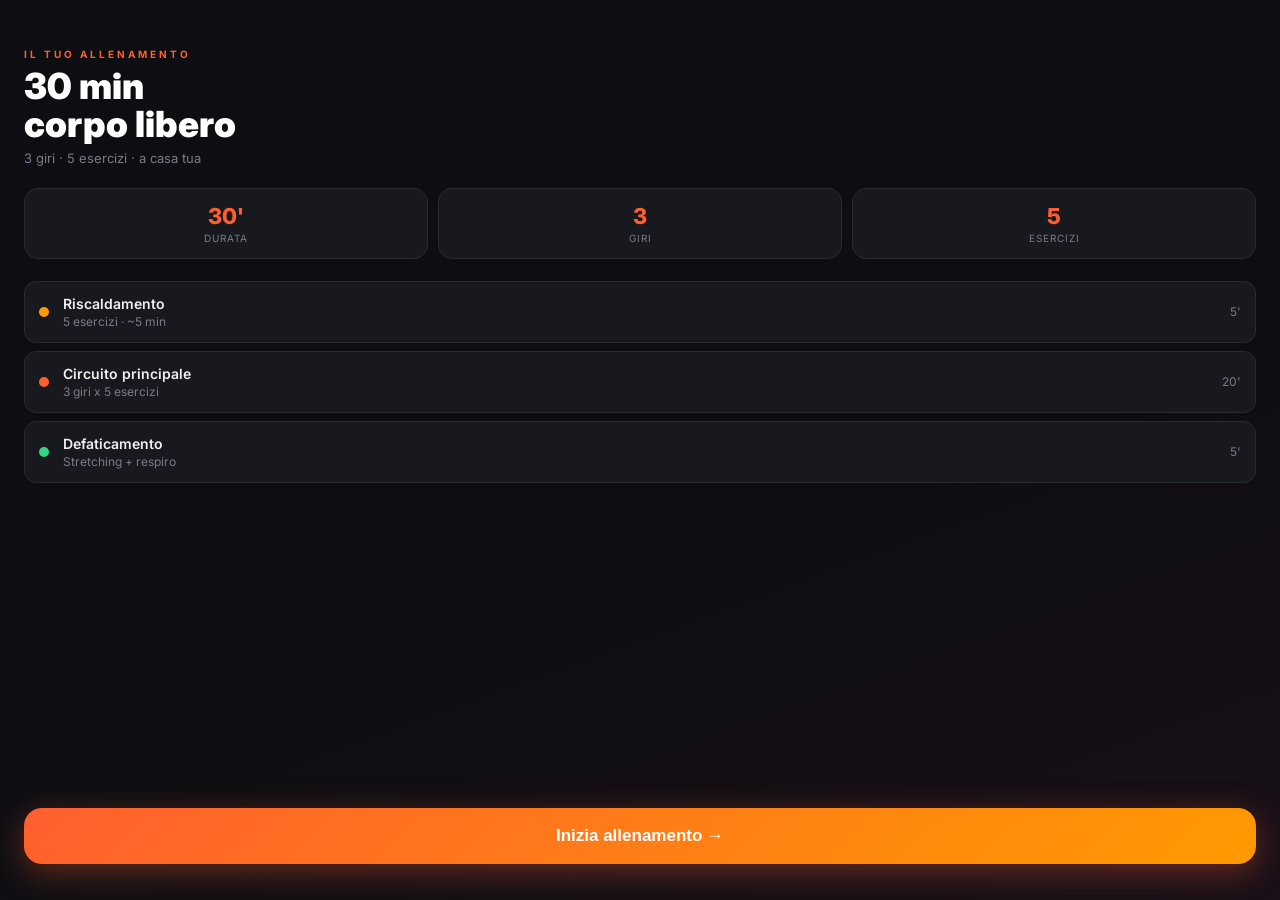
==== personal_home_workout.html @ 099ebe12 "Add files via upload" ====
<!DOCTYPE html>
<html lang="it">
<head>
<meta charset="UTF-8">
<meta name="viewport" content="width=device-width, initial-scale=1.0, viewport-fit=cover">
<meta name="apple-mobile-web-app-capable" content="yes">
<meta name="apple-mobile-web-app-status-bar-style" content="black-translucent">
<meta name="apple-mobile-web-app-title" content="Allenamento">
<meta name="theme-color" content="#0e0e12">
<title>Allenamento 30 min</title>
<link rel="preconnect" href="https://fonts.googleapis.com">
<link href="https://fonts.googleapis.com/css2?family=Inter:wght@400;600;700;900&display=swap" rel="stylesheet">
<style>
*,*::before,*::after{box-sizing:border-box;margin:0;padding:0}
:root{
  --bg:#0e0e12;--surface:#18181f;--border:#2a2a35;
  --accent:#ff5f2e;--accent2:#ff9a00;--text:#f0f0f0;
  --muted:#7a7a8a;--success:#32d583;--rest:#4e9fff;
}
html,body{
  height:100%;background:var(--bg);color:var(--text);
  font-family:'Inter',system-ui,-apple-system,sans-serif;
  -webkit-tap-highlight-color:transparent;
  overflow:hidden;user-select:none;
}
.screen{display:none;flex-direction:column;height:100dvh;height:100vh}
.screen.active{display:flex}
#home{padding:48px 24px 36px;justify-content:space-between;background:linear-gradient(160deg,#0e0e12 60%,#1a1018)}
.home-label{font-size:10px;letter-spacing:3px;text-transform:uppercase;color:var(--accent);font-weight:700;margin-bottom:8px}
.home-title{font-size:36px;font-weight:900;line-height:1.05;background:linear-gradient(90deg,#fff 40%,#ff5f2e);-webkit-background-clip:text;-webkit-text-fill-color:transparent}
.home-sub{margin-top:6px;font-size:13px;color:var(--muted)}
.stats{display:grid;grid-template-columns:repeat(3,1fr);gap:10px;margin:22px 0}
.stat{background:var(--surface);border:1px solid var(--border);border-radius:14px;padding:14px 8px;text-align:center}
.stat-val{font-size:22px;font-weight:800;color:var(--accent)}
.stat-lbl{font-size:10px;color:var(--muted);margin-top:3px;text-transform:uppercase;letter-spacing:1px}
.phase-item{display:flex;align-items:center;gap:14px;background:var(--surface);border:1px solid var(--border);border-radius:12px;padding:13px 14px;margin-bottom:8px}
.phase-dot{width:10px;height:10px;border-radius:50%;flex-shrink:0}
.phase-name{font-size:14px;font-weight:600}
.phase-sub{font-size:12px;color:var(--muted);margin-top:2px}
.phase-dur{margin-left:auto;font-size:12px;color:var(--muted)}
.start-btn{margin-top:20px;background:linear-gradient(135deg,var(--accent),var(--accent2));color:#fff;border:none;border-radius:18px;font-size:17px;font-weight:800;padding:18px;width:100%;cursor:pointer;box-shadow:0 8px 32px rgba(255,95,46,.35)}
#workout{position:relative;background:var(--bg)}
.w-header{padding:48px 20px 14px;background:var(--surface);border-bottom:1px solid var(--border)}
.progress-wrap{height:4px;background:var(--border);border-radius:2px;overflow:hidden;margin-bottom:12px}
.progress-fill{height:100%;border-radius:2px;background:linear-gradient(90deg,var(--accent),var(--accent2));transition:width 1s linear}
.w-meta{display:flex;justify-content:space-between;align-items:center}
.phase-label{font-size:10px;letter-spacing:3px;text-transform:uppercase;font-weight:700}
.step-info{font-size:12px;color:var(--muted)}
.timer-section{flex:1;display:flex;flex-direction:column;align-items:center;justify-content:center;padding:0 24px;gap:10px}
.ring-wrap{position:relative;width:190px;height:190px}
.ring-svg{width:100%;height:100%;transform:rotate(-90deg)}
.ring-bg{fill:none;stroke:var(--border);stroke-width:8}
.ring-fg{fill:none;stroke-width:8;stroke-linecap:round;transition:stroke-dashoffset 1s linear,stroke .4s}
.ring-center{position:absolute;inset:0;display:flex;flex-direction:column;align-items:center;justify-content:center}
.timer-digits{font-size:52px;font-weight:900;line-height:1;letter-spacing:-2px}
.timer-unit{font-size:10px;color:var(--muted);letter-spacing:2px;margin-top:2px}
.set-dots{display:flex;gap:8px;min-height:16px;align-items:center}
.set-dot{width:8px;height:8px;border-radius:50%;background:var(--border);transition:background .3s}
.ex-name{font-size:24px;font-weight:800;text-align:center;line-height:1.2}
.ex-detail{font-size:14px;color:var(--muted);text-align:center}
.ex-tip{background:var(--surface);border:1px solid var(--border);border-radius:12px;padding:12px 16px;font-size:13px;color:var(--muted);text-align:center;line-height:1.5;width:100%}
.controls{display:flex;gap:12px;padding:16px 20px calc(16px + env(safe-area-inset-bottom,0px));background:var(--surface);border-top:1px solid var(--border)}
.ctrl{flex:1;border:none;border-radius:14px;font-size:15px;font-weight:700;padding:15px;cursor:pointer;font-family:inherit}
.ctrl-stop{background:transparent;border:1px solid var(--border)!important;color:var(--muted);flex:0 0 52px}
.ctrl-pause{background:var(--border);color:var(--text)}
.ctrl-skip{background:linear-gradient(135deg,var(--accent),var(--accent2));color:#fff}
#done{align-items:center;justify-content:center;padding:40px 24px;gap:18px;background:radial-gradient(ellipse at 50% 30%,#1a1018,#0e0e12)}
.done-icon{font-size:72px}
.done-title{font-size:32px;font-weight:900;text-align:center;background:linear-gradient(90deg,#fff 30%,var(--success));-webkit-background-clip:text;-webkit-text-fill-color:transparent}
.done-sub{font-size:14px;color:var(--muted);text-align:center;line-height:1.6}
.done-stats{display:grid;grid-template-columns:1fr 1fr;gap:12px;width:100%}
.done-stat{background:var(--surface);border:1px solid var(--border);border-radius:14px;padding:18px;text-align:center}
.done-stat-val{font-size:28px;font-weight:900;color:var(--success)}
.done-stat-lbl{font-size:11px;color:var(--muted);margin-top:4px;text-transform:uppercase;letter-spacing:1px}
.restart-btn{background:linear-gradient(135deg,var(--accent),var(--accent2));color:#fff;border:none;border-radius:18px;font-size:16px;font-weight:800;padding:18px;width:100%;cursor:pointer;font-family:inherit}
</style>
</head>
<body>
<div id="home" class="screen active">
  <div>
    <div class="home-label">Il tuo allenamento</div>
    <div class="home-title">30 min<br>corpo libero</div>
    <div class="home-sub">3 giri · 5 esercizi · a casa tua</div>
    <div class="stats">
      <div class="stat"><div class="stat-val">30'</div><div class="stat-lbl">Durata</div></div>
      <div class="stat"><div class="stat-val">3</div><div class="stat-lbl">Giri</div></div>
      <div class="stat"><div class="stat-val">5</div><div class="stat-lbl">Esercizi</div></div>
    </div>
    <div class="phase-item">
      <div class="phase-dot" style="background:var(--accent2)"></div>
      <div><div class="phase-name">Riscaldamento</div><div class="phase-sub">5 esercizi · ~5 min</div></div>
      <div class="phase-dur">5'</div>
    </div>
    <div class="phase-item">
      <div class="phase-dot" style="background:var(--accent)"></div>
      <div><div class="phase-name">Circuito principale</div><div class="phase-sub">3 giri x 5 esercizi</div></div>
      <div class="phase-dur">20'</div>
    </div>
    <div class="phase-item">
      <div class="phase-dot" style="background:var(--success)"></div>
      <div><div class="phase-name">Defaticamento</div><div class="phase-sub">Stretching + respiro</div></div>
      <div class="phase-dur">5'</div>
    </div>
  </div>
  <button class="start-btn" onclick="startWorkout()">Inizia allenamento &rarr;</button>
</div>

<div id="workout" class="screen">
  <div class="w-header">
    <div class="progress-wrap"><div class="progress-fill" id="progressFill" style="width:0%"></div></div>
    <div class="w-meta">
      <div class="phase-label" id="phaseLabel">-</div>
      <div class="step-info" id="stepInfo">-</div>
    </div>
  </div>
  <div class="timer-section">
    <div class="ring-wrap">
      <svg class="ring-svg" viewBox="0 0 190 190">
        <circle class="ring-bg" cx="95" cy="95" r="85"/>
        <circle class="ring-fg" id="ringFg" cx="95" cy="95" r="85" stroke="#ff5f2e" stroke-dasharray="534" stroke-dashoffset="0"/>
      </svg>
      <div class="ring-center">
        <div class="timer-digits" id="timerDigits">00</div>
        <div class="timer-unit" id="timerUnit">SEC</div>
      </div>
    </div>
    <div class="set-dots" id="setDots"></div>
    <div class="ex-name" id="exName">-</div>
    <div class="ex-detail" id="exDetail">-</div>
    <div class="ex-tip" id="exTip">-</div>
  </div>
  <div class="controls">
    <button class="ctrl ctrl-stop" id="stopBtn" onclick="stopWorkout()">X</button>
    <button class="ctrl ctrl-pause" id="pauseBtn" onclick="togglePause()">Pausa</button>
    <button class="ctrl ctrl-skip" onclick="skipStep()">Avanti &rarr;</button>
  </div>
</div>

<div id="done" class="screen">
  <div class="done-icon">&#127942;</div>
  <div class="done-title">Ottimo lavoro!</div>
  <div class="done-sub">Hai completato il tuo allenamento.<br>Il corpo ha gia iniziato a rispondere.</div>
  <div class="done-stats">
    <div class="done-stat"><div class="done-stat-val">30</div><div class="done-stat-lbl">Minuti</div></div>
    <div class="done-stat"><div class="done-stat-val">3</div><div class="done-stat-lbl">Giri</div></div>
    <div class="done-stat"><div class="done-stat-val">15</div><div class="done-stat-lbl">Serie</div></div>
    <div class="done-stat"><div class="done-stat-val">~120</div><div class="done-stat-lbl">Ripetizioni</div></div>
  </div>
  <button class="restart-btn" onclick="showScreen('home')">&larr; Torna alla home</button>
</div>

<script>
const CIRC = 2 * Math.PI * 85;
const WARMUP = [
  {name:"Marcia sul posto",detail:"Solleva le ginocchia con ritmo costante",tip:"Respira lentamente, entra in temperatura",icon:"",secs:60},
  {name:"Rotazioni spalle + collo",detail:"Ampi cerchi lenti, poi il collo",tip:"Non forzare il collo, movimenti morbidi",icon:"",secs:60},
  {name:"Leg swing",detail:"Tieniti a un muro, oscilla ogni gamba",tip:"La gamba rimane rilassata, non rigida",icon:"",secs:60},
  {name:"Squat lentissimi",detail:"3 sec giu, 1 sec su - peso sui talloni",tip:"Ginocchia non oltre la punta dei piedi",icon:"",secs:60},
  {name:"Jumping jack leggeri",detail:"Ritmo basso, atterraggi morbidi",tip:"Se le ginocchia protestano, marcia sul posto",icon:"",secs:60},
];
const CIRCUIT = [
  {name:"Squat",detail:"3x12 - 3 sec giu, 1 sec su",tip:"Talloni sempre a terra, schiena dritta",icon:"",secs:50},
  {name:"Push-up",detail:"3x10 - anche sulle ginocchia va benissimo",tip:"Corpo rigido come un asse, no butt-up",icon:"",secs:45},
  {name:"Affondi alternati",detail:"3x10 per gamba - passo ampio",tip:"Il ginocchio posteriore sfiora il pavimento",icon:"",secs:55},
  {name:"Plank",detail:"3x25 sec - core attivato",tip:"Glutei stretti, non trattenere il respiro",icon:"",secs:25},
  {name:"Glute bridge",detail:"3x15 - 1 sec in alto, lento giu",tip:"Spingi con i talloni, non con la schiena",icon:"",secs:50},
];
const REST_EX = {name:"Riposo",detail:"Respira e recupera",tip:"Bevi un sorso d acqua se vuoi",icon:"",secs:20,isRest:true};
const REST_ROUND = {name:"Riposo tra i giri",detail:"Recupero completo",tip:"Scuoti braccia e gambe, respira profondo",icon:"",secs:75,isRest:true};
const COOLDOWN = [
  {name:"Stretching quadricipiti",detail:"30 sec per gamba - tieniti a un muro",tip:"Tira il piede verso il gluteo lentamente",icon:"",secs:65},
  {name:"Stretching polpacci",detail:"30 sec per gamba - passo indietro",tip:"Tallone posteriore a terra, schiena dritta",icon:"",secs:65},
  {name:"Stretching petto",detail:"Apri le braccia, tieniti a una porta",tip:"Senti lo stretching davanti alle spalle",icon:"",secs:40},
  {name:"Stretching spalle",detail:"Porta un braccio sul petto, 20 sec per lato",tip:"Mantieni le spalle abbassate",icon:"",secs:45},
  {name:"Respirazione profonda",detail:"5 respiri lenti: 4 sec in - 6 sec fuori",tip:"Hai finito. Ottimo lavoro!",icon:"",secs:40},
];

function modeColor(m){return m==="warmup"?"#ff9a00":m==="work"?"#ff5f2e":m==="rest"?"#4e9fff":"#32d583";}

function buildSteps(){
  const s=[];
  WARMUP.forEach((ex,i)=>{
    s.push({...ex,phase:"RISCALDAMENTO",mode:"warmup"});
    if(i<WARMUP.length-1)s.push({...REST_EX,phase:"RISCALDAMENTO",mode:"warmup"});
  });
  for(let r=0;r<3;r++){
    CIRCUIT.forEach((ex,i)=>{
      s.push({...ex,phase:"GIRO "+(r+1)+" / 3",mode:"work",round:r});
      if(i<CIRCUIT.length-1)s.push({...REST_EX,phase:"GIRO "+(r+1)+" / 3",mode:"work"});
    });
    if(r<2)s.push({...REST_ROUND,phase:"RIPOSO",mode:"rest"});
  }
  COOLDOWN.forEach((ex,i)=>{
    s.push({...ex,phase:"DEFATICAMENTO",mode:"cooldown"});
    if(i<COOLDOWN.length-1)s.push({...REST_EX,phase:"DEFATICAMENTO",mode:"cooldown"});
  });
  return s;
}

let steps=[],cur=0,timeLeft=0,elapsed=0,totalSecs=0,paused=false,ticker=null;

function showScreen(id){document.querySelectorAll('.screen').forEach(s=>s.classList.remove('active'));document.getElementById(id).classList.add('active');}
function fmt(s){if(s>=60)return Math.floor(s/60)+":"+String(s%60).padStart(2,'0');return String(s).padStart(2,'0');}
function vib(p){if(navigator.vibrate)navigator.vibrate(p);}

function render(){
  const step=steps[cur];
  const col=modeColor(step.mode);
  const pct=step.secs>0?timeLeft/step.secs:0;
  const offset=CIRC*(1-pct);
  document.getElementById('phaseLabel').style.color=col;
  document.getElementById('phaseLabel').textContent=step.phase;
  document.getElementById('stepInfo').textContent=(cur+1)+" / "+steps.length;
  document.getElementById('timerDigits').style.color=col;
  document.getElementById('timerDigits').textContent=fmt(timeLeft);
  document.getElementById('timerUnit').textContent=step.secs>=60?'MIN:SEC':'SEC';
  document.getElementById('ringFg').style.stroke=col;
  document.getElementById('ringFg').style.strokeDashoffset=offset;
  document.getElementById('progressFill').style.width=(elapsed/totalSecs*100)+'%';
  document.getElementById('exName').textContent=step.name;
  document.getElementById('exDetail').textContent=step.detail||'';
  document.getElementById('exTip').textContent=step.tip||'';
  const dots=document.getElementById('setDots');
  if(step.round!==undefined&&!step.isRest){
    dots.innerHTML=[0,1,2].map(i=>{
      const bg=i<step.round?'#ff5f2e':i===step.round?'#ff9a00':'#2a2a35';
      return '<div class="set-dot" style="background:'+bg+'"></div>';
    }).join('');
  }else{dots.innerHTML='';}
}

function nextStep(){cur++;if(cur>=steps.length){finish();return;}timeLeft=steps[cur].secs;render();}

function tick(){
  if(paused)return;
  timeLeft--;elapsed++;render();
  if(timeLeft<=0){vib([80,60,80]);nextStep();}
  else if(timeLeft<=3){vib([30]);}
}

function startWorkout(){
  steps=buildSteps();
  totalSecs=steps.reduce((a,s)=>a+s.secs,0);
  cur=0;elapsed=0;paused=false;timeLeft=steps[0].secs;
  showScreen('workout');render();vib([100,50,100]);
  clearInterval(ticker);ticker=setInterval(tick,1000);
}

function skipStep(){elapsed+=timeLeft;nextStep();}

function togglePause(){
  paused=!paused;
  document.getElementById('pauseBtn').textContent=paused?'Riprendi':'Pausa';
}

function stopWorkout(){
  if(confirm("Interrompere l allenamento?")){clearInterval(ticker);showScreen('home');}
}

function finish(){clearInterval(ticker);showScreen('done');vib([200,100,200,100,400]);}
</script>
</body>
</html>
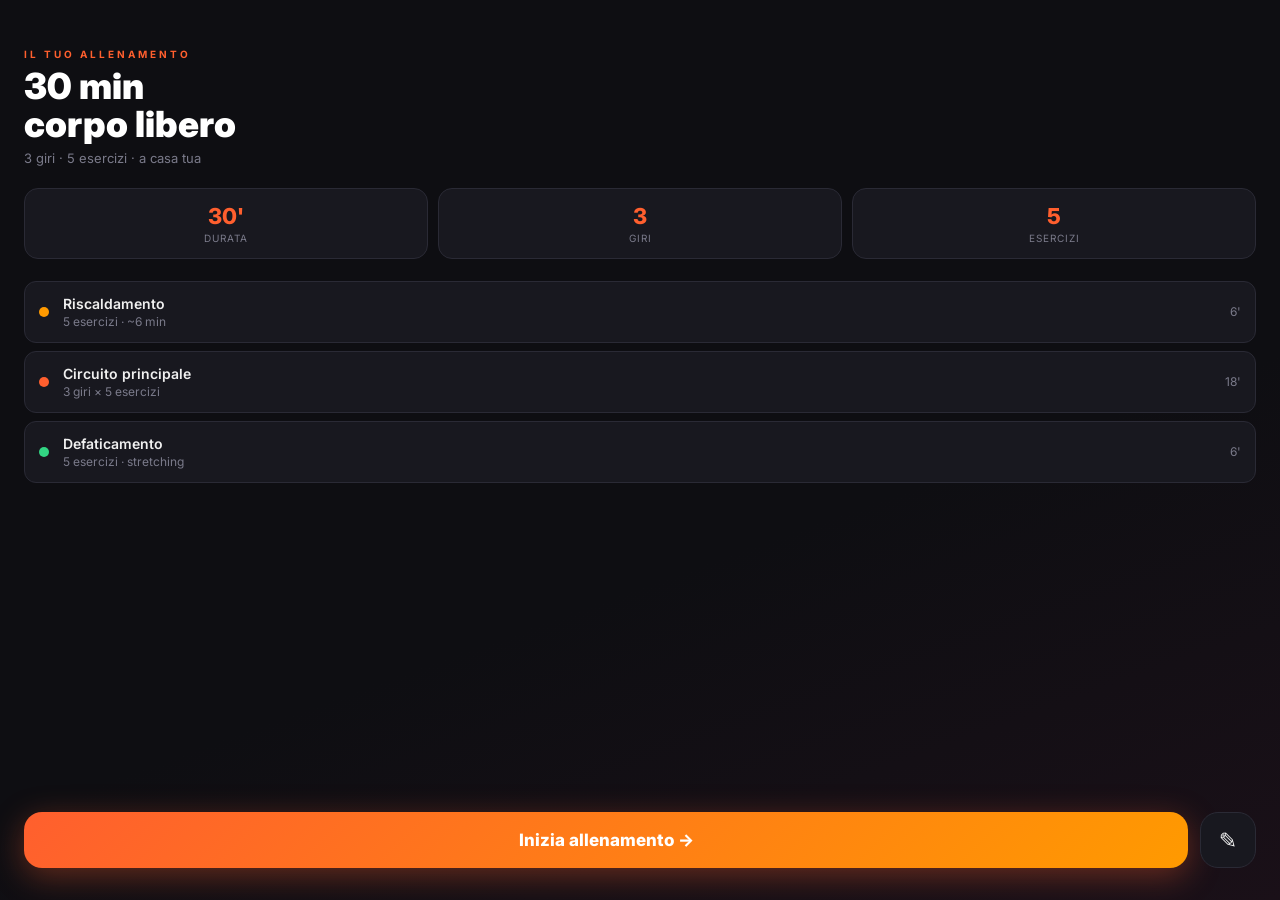
==== commit 09c2c005: "add more features, like exercises preview, plus edit section to create personal workout" ====
--- a/personal_home_workout.html
+++ b/personal_home_workout.html
@@ -7,25 +7,21 @@
 <meta name="apple-mobile-web-app-status-bar-style" content="black-translucent">
 <meta name="apple-mobile-web-app-title" content="Allenamento">
 <meta name="theme-color" content="#0e0e12">
-<title>Allenamento 30 min</title>
+<title>Allenamento · Casa</title>
 <link rel="preconnect" href="https://fonts.googleapis.com">
 <link href="https://fonts.googleapis.com/css2?family=Inter:wght@400;600;700;900&display=swap" rel="stylesheet">
 <style>
 *,*::before,*::after{box-sizing:border-box;margin:0;padding:0}
 :root{
-  --bg:#0e0e12;--surface:#18181f;--border:#2a2a35;
+  --bg:#0e0e12;--surface:#18181f;--surface2:#1e1e28;--border:#2a2a35;
   --accent:#ff5f2e;--accent2:#ff9a00;--text:#f0f0f0;
   --muted:#7a7a8a;--success:#32d583;--rest:#4e9fff;
 }
-html,body{
-  height:100%;background:var(--bg);color:var(--text);
-  font-family:'Inter',system-ui,-apple-system,sans-serif;
-  -webkit-tap-highlight-color:transparent;
-  overflow:hidden;user-select:none;
-}
+html,body{height:100%;background:var(--bg);color:var(--text);font-family:'Inter',system-ui,-apple-system,sans-serif;-webkit-tap-highlight-color:transparent;overflow:hidden;user-select:none;}
 .screen{display:none;flex-direction:column;height:100dvh;height:100vh}
 .screen.active{display:flex}
-#home{padding:48px 24px 36px;justify-content:space-between;background:linear-gradient(160deg,#0e0e12 60%,#1a1018)}
+/* HOME */
+#home{padding:max(env(safe-area-inset-top),48px) 24px calc(max(env(safe-area-inset-bottom),16px) + 16px);justify-content:space-between;background:linear-gradient(160deg,#0e0e12 60%,#1a1018);overflow-y:auto;}
 .home-label{font-size:10px;letter-spacing:3px;text-transform:uppercase;color:var(--accent);font-weight:700;margin-bottom:8px}
 .home-title{font-size:36px;font-weight:900;line-height:1.05;background:linear-gradient(90deg,#fff 40%,#ff5f2e);-webkit-background-clip:text;-webkit-text-fill-color:transparent}
 .home-sub{margin-top:6px;font-size:13px;color:var(--muted)}
@@ -38,32 +34,38 @@
 .phase-name{font-size:14px;font-weight:600}
 .phase-sub{font-size:12px;color:var(--muted);margin-top:2px}
 .phase-dur{margin-left:auto;font-size:12px;color:var(--muted)}
-.start-btn{margin-top:20px;background:linear-gradient(135deg,var(--accent),var(--accent2));color:#fff;border:none;border-radius:18px;font-size:17px;font-weight:800;padding:18px;width:100%;cursor:pointer;box-shadow:0 8px 32px rgba(255,95,46,.35)}
+.home-btns{display:flex;gap:12px;margin-top:20px}
+.start-btn{flex:1;background:linear-gradient(135deg,var(--accent),var(--accent2));color:#fff;border:none;border-radius:18px;font-size:17px;font-weight:800;padding:18px;cursor:pointer;box-shadow:0 8px 32px rgba(255,95,46,.35);font-family:inherit}
+.edit-btn{flex:0 0 56px;background:var(--surface);border:1px solid var(--border);color:var(--text);border-radius:18px;font-size:22px;cursor:pointer;font-family:inherit;display:flex;align-items:center;justify-content:center}
+/* WORKOUT */
 #workout{position:relative;background:var(--bg)}
-.w-header{padding:48px 20px 14px;background:var(--surface);border-bottom:1px solid var(--border)}
+.w-header{padding:max(env(safe-area-inset-top),44px) 20px 14px;background:var(--surface);border-bottom:1px solid var(--border)}
 .progress-wrap{height:4px;background:var(--border);border-radius:2px;overflow:hidden;margin-bottom:12px}
 .progress-fill{height:100%;border-radius:2px;background:linear-gradient(90deg,var(--accent),var(--accent2));transition:width 1s linear}
 .w-meta{display:flex;justify-content:space-between;align-items:center}
 .phase-label{font-size:10px;letter-spacing:3px;text-transform:uppercase;font-weight:700}
 .step-info{font-size:12px;color:var(--muted)}
-.timer-section{flex:1;display:flex;flex-direction:column;align-items:center;justify-content:center;padding:0 24px;gap:10px}
-.ring-wrap{position:relative;width:190px;height:190px}
+.timer-section{flex:1;display:flex;flex-direction:column;align-items:center;justify-content:center;padding:6px 24px;gap:7px;overflow:hidden}
+.ring-wrap{position:relative;width:160px;height:160px;flex-shrink:0}
 .ring-svg{width:100%;height:100%;transform:rotate(-90deg)}
 .ring-bg{fill:none;stroke:var(--border);stroke-width:8}
 .ring-fg{fill:none;stroke-width:8;stroke-linecap:round;transition:stroke-dashoffset 1s linear,stroke .4s}
 .ring-center{position:absolute;inset:0;display:flex;flex-direction:column;align-items:center;justify-content:center}
-.timer-digits{font-size:52px;font-weight:900;line-height:1;letter-spacing:-2px}
+.timer-digits{font-size:46px;font-weight:900;line-height:1;letter-spacing:-2px}
 .timer-unit{font-size:10px;color:var(--muted);letter-spacing:2px;margin-top:2px}
-.set-dots{display:flex;gap:8px;min-height:16px;align-items:center}
-.set-dot{width:8px;height:8px;border-radius:50%;background:var(--border);transition:background .3s}
-.ex-name{font-size:24px;font-weight:800;text-align:center;line-height:1.2}
-.ex-detail{font-size:14px;color:var(--muted);text-align:center}
-.ex-tip{background:var(--surface);border:1px solid var(--border);border-radius:12px;padding:12px 16px;font-size:13px;color:var(--muted);text-align:center;line-height:1.5;width:100%}
-.controls{display:flex;gap:12px;padding:16px 20px calc(16px + env(safe-area-inset-bottom,0px));background:var(--surface);border-top:1px solid var(--border)}
+.set-dots{display:flex;gap:8px;min-height:14px;align-items:center}
+.set-dot{width:9px;height:9px;border-radius:50%;background:var(--border);transition:background .3s}
+.ex-anim{width:100%;max-height:110px;flex-shrink:0;display:none;border-radius:12px;overflow:hidden}
+.ex-anim.visible{display:block}
+.ex-name{font-size:21px;font-weight:800;text-align:center;line-height:1.2}
+.ex-detail{font-size:18px;color:var(--text);text-align:center;font-weight:800;letter-spacing:.3px}
+.ex-tip{background:var(--surface);border:1px solid var(--border);border-radius:12px;padding:10px 16px;font-size:13px;color:#d0d0d0;text-align:center;line-height:1.5;width:100%}
+.controls{display:flex;gap:12px;padding:14px 20px calc(14px + env(safe-area-inset-bottom,0px));background:var(--surface);border-top:1px solid var(--border)}
 .ctrl{flex:1;border:none;border-radius:14px;font-size:15px;font-weight:700;padding:15px;cursor:pointer;font-family:inherit}
-.ctrl-stop{background:transparent;border:1px solid var(--border)!important;color:var(--muted);flex:0 0 52px}
+.ctrl-stop{background:transparent;border:1px solid var(--border)!important;color:var(--text);flex:0 0 58px;font-size:20px}
 .ctrl-pause{background:var(--border);color:var(--text)}
 .ctrl-skip{background:linear-gradient(135deg,var(--accent),var(--accent2));color:#fff}
+/* DONE */
 #done{align-items:center;justify-content:center;padding:40px 24px;gap:18px;background:radial-gradient(ellipse at 50% 30%,#1a1018,#0e0e12)}
 .done-icon{font-size:72px}
 .done-title{font-size:32px;font-weight:900;text-align:center;background:linear-gradient(90deg,#fff 30%,var(--success));-webkit-background-clip:text;-webkit-text-fill-color:transparent}
@@ -73,38 +75,116 @@
 .done-stat-val{font-size:28px;font-weight:900;color:var(--success)}
 .done-stat-lbl{font-size:11px;color:var(--muted);margin-top:4px;text-transform:uppercase;letter-spacing:1px}
 .restart-btn{background:linear-gradient(135deg,var(--accent),var(--accent2));color:#fff;border:none;border-radius:18px;font-size:16px;font-weight:800;padding:18px;width:100%;cursor:pointer;font-family:inherit}
+/* STOP MODAL */
+.modal-ov{position:fixed;inset:0;background:rgba(0,0,0,.75);z-index:500;display:none;align-items:center;justify-content:center;padding:24px}
+.modal-ov.open{display:flex}
+.modal-card{background:var(--surface);border:1px solid var(--border);border-radius:22px;padding:28px 24px;width:100%;max-width:320px}
+.modal-title{font-size:19px;font-weight:800;text-align:center;margin-bottom:8px}
+.modal-sub{font-size:14px;color:var(--muted);text-align:center;line-height:1.5;margin-bottom:24px}
+.modal-btns{display:flex;gap:12px}
+.modal-btn{flex:1;padding:15px;border-radius:14px;font-size:15px;font-weight:700;font-family:inherit;cursor:pointer;border:none}
+.modal-cancel{background:transparent;border:1px solid var(--border)!important;color:var(--text)}
+.modal-confirm{background:var(--accent);color:#fff}
+/* EDITOR */
+#editor{background:var(--bg);overflow:hidden}
+.ed-header{position:relative;z-index:10;background:var(--surface);border-bottom:1px solid var(--border);padding:max(env(safe-area-inset-top),48px) 16px 14px;display:flex;align-items:center;gap:10px;flex-shrink:0}
+.ed-back{background:none;border:none;color:var(--text);font-size:24px;cursor:pointer;padding:4px 6px;font-family:inherit;flex-shrink:0;line-height:1}
+.ed-title{flex:1;font-size:16px;font-weight:800}
+.ed-reset{background:none;border:1px solid var(--border);border-radius:10px;color:var(--muted);font-size:11px;font-weight:700;padding:6px 10px;cursor:pointer;font-family:inherit;white-space:nowrap}
+.ed-body{flex:1;overflow-y:auto;-webkit-overflow-scrolling:touch;padding:14px}
+.ed-section{margin-bottom:10px;background:var(--surface);border:1px solid var(--border);border-radius:16px;overflow:hidden}
+.ed-sec-hd{display:flex;align-items:center;gap:10px;padding:14px 16px;cursor:pointer;-webkit-tap-highlight-color:transparent}
+.ed-sec-dot{width:10px;height:10px;border-radius:50%;flex-shrink:0}
+.ed-sec-title{font-size:14px;font-weight:800;flex:1}
+.ed-sec-caret{font-size:11px;color:var(--muted);transition:transform .25s}
+.ed-sec-caret.open{transform:rotate(180deg)}
+.ed-sec-body{display:none;padding:0 12px 12px}
+.ed-sec-body.open{display:block}
+.ed-globals{display:grid;grid-template-columns:1fr 1fr;gap:10px;margin-bottom:12px}
+.ed-global{background:var(--surface2);border:1px solid var(--border);border-radius:12px;padding:12px;text-align:center}
+.ed-global-lbl{font-size:10px;color:var(--muted);text-transform:uppercase;letter-spacing:1px;margin-bottom:6px}
+.ed-global-inp{width:100%;background:none;border:none;color:var(--text);font-size:24px;font-weight:800;font-family:inherit;text-align:center;outline:none;-webkit-appearance:none}
+.ed-global-unit{font-size:10px;color:var(--muted);margin-top:2px}
+.ed-list{display:flex;flex-direction:column;gap:8px;margin-bottom:10px}
+.ed-item{background:var(--surface2);border:1px solid var(--border);border-radius:12px;overflow:hidden;transition:opacity .15s;position:relative}
+.ed-item.dnd-over{border-color:var(--accent)}
+.ed-item-row{display:flex;align-items:center;gap:8px;padding:11px 10px 11px 6px}
+.drag-h{font-size:20px;color:var(--muted);padding:4px 6px;cursor:grab;flex-shrink:0;touch-action:none;line-height:1}
+.ed-item-info{flex:1;min-width:0}
+.ed-item-name{font-size:14px;font-weight:700;white-space:nowrap;overflow:hidden;text-overflow:ellipsis}
+.ed-item-meta{font-size:11px;color:var(--muted);margin-top:2px}
+.ed-item-edit{background:none;border:none;color:var(--muted);font-size:15px;cursor:pointer;padding:6px;line-height:1}
+.ed-item-del{background:none;border:none;color:#e04040;font-size:19px;cursor:pointer;padding:6px 8px;line-height:1;font-weight:700}
+.ed-form{border-top:1px solid var(--border);padding:12px;display:none}
+.ed-form.open{display:block}
+.ed-frow{display:flex;gap:8px;align-items:center;margin-bottom:10px}
+.ed-frow:last-child{margin-bottom:0}
+.ed-flbl{font-size:11px;color:var(--muted);width:40px;flex-shrink:0;text-transform:uppercase;letter-spacing:.5px}
+.ed-finp{flex:1;background:var(--surface);border:1px solid var(--border);border-radius:8px;color:var(--text);font-size:14px;font-weight:600;font-family:inherit;padding:8px 10px;outline:none;-webkit-appearance:none}
+.ed-finp-sm{width:56px;flex:0 0 56px;text-align:center}
+.ed-add{width:100%;background:none;border:1px dashed var(--border);border-radius:12px;color:var(--muted);font-size:14px;font-weight:600;padding:13px;cursor:pointer;font-family:inherit;display:flex;align-items:center;justify-content:center;gap:8px}
+.ed-add:active{background:var(--surface2)}
+/* LIBRARY */
+#libModal{position:fixed;inset:0;background:rgba(0,0,0,.85);z-index:600;display:none;flex-direction:column}
+#libModal.open{display:flex}
+.lib-hd{background:var(--surface);border-bottom:1px solid var(--border);padding:max(env(safe-area-inset-top),48px) 16px 12px;flex-shrink:0}
+.lib-top{display:flex;align-items:center;gap:12px;margin-bottom:12px}
+.lib-close{background:none;border:none;color:var(--text);font-size:24px;cursor:pointer;font-family:inherit;line-height:1}
+.lib-title{font-size:16px;font-weight:800;flex:1}
+.lib-search{width:100%;background:var(--surface2);border:1px solid var(--border);border-radius:12px;color:var(--text);font-size:14px;font-family:inherit;padding:10px 14px;outline:none;-webkit-appearance:none}
+.lib-cats{display:flex;gap:8px;overflow-x:auto;padding:12px 16px;background:var(--surface);border-bottom:1px solid var(--border);flex-shrink:0;-webkit-overflow-scrolling:touch;scrollbar-width:none}
+.lib-cats::-webkit-scrollbar{display:none}
+.lib-cat{background:var(--surface2);border:1px solid var(--border);border-radius:20px;color:var(--muted);font-size:12px;font-weight:700;padding:6px 14px;cursor:pointer;white-space:nowrap;font-family:inherit}
+.lib-cat.active{background:var(--accent);border-color:var(--accent);color:#fff}
+.lib-list{flex:1;overflow-y:auto;-webkit-overflow-scrolling:touch;padding:12px 14px}
+.lib-item{display:flex;align-items:center;gap:12px;background:var(--surface);border:1px solid var(--border);border-radius:12px;padding:13px;margin-bottom:8px;cursor:pointer;-webkit-tap-highlight-color:transparent}
+.lib-item:active{background:var(--surface2)}
+.lib-item-info{flex:1}
+.lib-item-name{font-size:14px;font-weight:700}
+.lib-item-meta{font-size:12px;color:var(--muted);margin-top:2px}
+.lib-item-tip{font-size:11px;color:var(--muted);margin-top:4px;line-height:1.4}
+.lib-add{background:var(--accent);border:none;color:#fff;border-radius:10px;padding:9px 14px;font-size:13px;font-weight:700;cursor:pointer;font-family:inherit;flex-shrink:0}
+.cat-badge{display:inline-block;font-size:10px;font-weight:700;padding:2px 8px;border-radius:10px;margin-bottom:4px}
+input[type=number]{-webkit-appearance:none;-moz-appearance:textfield}
+input[type=number]::-webkit-inner-spin-button,input[type=number]::-webkit-outer-spin-button{-webkit-appearance:none}
 </style>
 </head>
 <body>
+
+<!-- HOME -->
 <div id="home" class="screen active">
   <div>
     <div class="home-label">Il tuo allenamento</div>
     <div class="home-title">30 min<br>corpo libero</div>
-    <div class="home-sub">3 giri · 5 esercizi · a casa tua</div>
+    <div class="home-sub" id="homeSub">3 giri &middot; 5 esercizi &middot; a casa tua</div>
     <div class="stats">
-      <div class="stat"><div class="stat-val">30'</div><div class="stat-lbl">Durata</div></div>
-      <div class="stat"><div class="stat-val">3</div><div class="stat-lbl">Giri</div></div>
-      <div class="stat"><div class="stat-val">5</div><div class="stat-lbl">Esercizi</div></div>
+      <div class="stat"><div class="stat-val" id="statDur">30'</div><div class="stat-lbl">Durata</div></div>
+      <div class="stat"><div class="stat-val" id="statRounds">3</div><div class="stat-lbl">Giri</div></div>
+      <div class="stat"><div class="stat-val" id="statEx">5</div><div class="stat-lbl">Esercizi</div></div>
     </div>
     <div class="phase-item">
       <div class="phase-dot" style="background:var(--accent2)"></div>
-      <div><div class="phase-name">Riscaldamento</div><div class="phase-sub">5 esercizi · ~5 min</div></div>
-      <div class="phase-dur">5'</div>
+      <div><div class="phase-name">Riscaldamento</div><div class="phase-sub" id="phWarmupSub">5 esercizi &middot; ~5 min</div></div>
+      <div class="phase-dur" id="phWarmupDur">5'</div>
     </div>
     <div class="phase-item">
       <div class="phase-dot" style="background:var(--accent)"></div>
-      <div><div class="phase-name">Circuito principale</div><div class="phase-sub">3 giri x 5 esercizi</div></div>
-      <div class="phase-dur">20'</div>
+      <div><div class="phase-name">Circuito principale</div><div class="phase-sub" id="phCircuitSub">3 giri &times; 5 esercizi</div></div>
+      <div class="phase-dur" id="phCircuitDur">20'</div>
     </div>
     <div class="phase-item">
       <div class="phase-dot" style="background:var(--success)"></div>
-      <div><div class="phase-name">Defaticamento</div><div class="phase-sub">Stretching + respiro</div></div>
-      <div class="phase-dur">5'</div>
+      <div><div class="phase-name">Defaticamento</div><div class="phase-sub" id="phCooldownSub">Stretching + respiro</div></div>
+      <div class="phase-dur" id="phCooldownDur">5'</div>
     </div>
   </div>
-  <button class="start-btn" onclick="startWorkout()">Inizia allenamento &rarr;</button>
+  <div class="home-btns">
+    <button class="start-btn" onclick="startWorkout()">Inizia allenamento &rarr;</button>
+    <button class="edit-btn" onclick="openEditor()" title="Modifica">&#9998;</button>
+  </div>
 </div>
 
+<!-- WORKOUT -->
 <div id="workout" class="screen">
   <div class="w-header">
     <div class="progress-wrap"><div class="progress-fill" id="progressFill" style="width:0%"></div></div>
@@ -115,9 +195,9 @@
   </div>
   <div class="timer-section">
     <div class="ring-wrap">
-      <svg class="ring-svg" viewBox="0 0 190 190">
-        <circle class="ring-bg" cx="95" cy="95" r="85"/>
-        <circle class="ring-fg" id="ringFg" cx="95" cy="95" r="85" stroke="#ff5f2e" stroke-dasharray="534" stroke-dashoffset="0"/>
+      <svg class="ring-svg" viewBox="0 0 160 160">
+        <circle class="ring-bg" cx="80" cy="80" r="70"/>
+        <circle class="ring-fg" id="ringFg" cx="80" cy="80" r="70" stroke="#ff5f2e" stroke-dasharray="440" stroke-dashoffset="0"/>
       </svg>
       <div class="ring-center">
         <div class="timer-digits" id="timerDigits">00</div>
@@ -125,92 +205,452 @@
       </div>
     </div>
     <div class="set-dots" id="setDots"></div>
+    <div class="ex-anim" id="exAnim"></div>
     <div class="ex-name" id="exName">-</div>
     <div class="ex-detail" id="exDetail">-</div>
     <div class="ex-tip" id="exTip">-</div>
   </div>
   <div class="controls">
-    <button class="ctrl ctrl-stop" id="stopBtn" onclick="stopWorkout()">X</button>
+    <button class="ctrl ctrl-stop" id="stopBtn" onclick="showStopModal()">&#10005;</button>
     <button class="ctrl ctrl-pause" id="pauseBtn" onclick="togglePause()">Pausa</button>
     <button class="ctrl ctrl-skip" onclick="skipStep()">Avanti &rarr;</button>
   </div>
 </div>
 
+<!-- DONE -->
 <div id="done" class="screen">
   <div class="done-icon">&#127942;</div>
   <div class="done-title">Ottimo lavoro!</div>
-  <div class="done-sub">Hai completato il tuo allenamento.<br>Il corpo ha gia iniziato a rispondere.</div>
+  <div class="done-sub">Hai completato il tuo allenamento.<br>Il corpo ha gi&agrave; iniziato a rispondere.</div>
   <div class="done-stats">
-    <div class="done-stat"><div class="done-stat-val">30</div><div class="done-stat-lbl">Minuti</div></div>
-    <div class="done-stat"><div class="done-stat-val">3</div><div class="done-stat-lbl">Giri</div></div>
-    <div class="done-stat"><div class="done-stat-val">15</div><div class="done-stat-lbl">Serie</div></div>
-    <div class="done-stat"><div class="done-stat-val">~120</div><div class="done-stat-lbl">Ripetizioni</div></div>
+    <div class="done-stat"><div class="done-stat-val" id="doneMin">30</div><div class="done-stat-lbl">Minuti</div></div>
+    <div class="done-stat"><div class="done-stat-val" id="doneRounds">3</div><div class="done-stat-lbl">Giri</div></div>
+    <div class="done-stat"><div class="done-stat-val" id="doneSeries">15</div><div class="done-stat-lbl">Serie</div></div>
+    <div class="done-stat"><div class="done-stat-val" id="doneReps">~120</div><div class="done-stat-lbl">Ripetizioni</div></div>
   </div>
   <button class="restart-btn" onclick="showScreen('home')">&larr; Torna alla home</button>
 </div>
 
+<!-- EDITOR -->
+<div id="editor" class="screen">
+  <div class="ed-header">
+    <button class="ed-back" onclick="showScreen('home')">&#8592;</button>
+    <div class="ed-title">Modifica allenamento</div>
+    <button class="ed-reset" onclick="resetConfig()">Reset</button>
+  </div>
+  <div class="ed-body" id="edBody"></div>
+</div>
+
+<!-- STOP MODAL -->
+<div class="modal-ov" id="stopModal">
+  <div class="modal-card">
+    <div class="modal-title">Interrompere?</div>
+    <div class="modal-sub">I progressi di questa sessione andranno persi.</div>
+    <div class="modal-btns">
+      <button class="modal-btn modal-cancel" onclick="hideStopModal()">Annulla</button>
+      <button class="modal-btn modal-confirm" onclick="confirmStop()">Interrompi</button>
+    </div>
+  </div>
+</div>
+
+<!-- LIBRARY MODAL -->
+<div id="libModal">
+  <div class="lib-hd">
+    <div class="lib-top">
+      <button class="lib-close" onclick="closeLibrary()">&#10005;</button>
+      <div class="lib-title">Aggiungi esercizio</div>
+    </div>
+    <input class="lib-search" id="libSearch" type="text" placeholder="Cerca esercizio&hellip;" oninput="renderLibrary()">
+  </div>
+  <div class="lib-cats" id="libCats"></div>
+  <div class="lib-list" id="libList"></div>
+</div>
+
 <script>
-const CIRC = 2 * Math.PI * 85;
-const WARMUP = [
-  {name:"Marcia sul posto",detail:"Solleva le ginocchia con ritmo costante",tip:"Respira lentamente, entra in temperatura",icon:"",secs:60},
-  {name:"Rotazioni spalle + collo",detail:"Ampi cerchi lenti, poi il collo",tip:"Non forzare il collo, movimenti morbidi",icon:"",secs:60},
-  {name:"Leg swing",detail:"Tieniti a un muro, oscilla ogni gamba",tip:"La gamba rimane rilassata, non rigida",icon:"",secs:60},
-  {name:"Squat lentissimi",detail:"3 sec giu, 1 sec su - peso sui talloni",tip:"Ginocchia non oltre la punta dei piedi",icon:"",secs:60},
-  {name:"Jumping jack leggeri",detail:"Ritmo basso, atterraggi morbidi",tip:"Se le ginocchia protestano, marcia sul posto",icon:"",secs:60},
+/* ============================================================
+   SVG STICK-FIGURE ANIMATIONS  (SMIL, fully self-contained)
+   Front-view: viewBox 0 0 120 160
+   Side-view:  viewBox 0 0 160 110
+   ============================================================ */
+const ANIMS=(function(){
+  const S='stroke="#e0e0e0" stroke-width="2.8" stroke-linecap="round"';
+  const ks='.42,0,.58,1;.42,0,.58,1';
+  const ka='.42,0,.58,1;.42,0,.58,1;.42,0,.58,1;.42,0,.58,1';
+  function an(attr,a,b,d,k){return '<animate attributeName="'+attr+'" values="'+a+';'+b+';'+a+'" dur="'+d+'s" repeatCount="indefinite" calcMode="spline" keySplines="'+k+'"/>';}
+  function al(attr,A,B,C,d){return '<animate attributeName="'+attr+'" values="'+A+';'+B+';'+A+';'+C+';'+A+'" dur="'+d+'s" repeatCount="indefinite" calcMode="spline" keySplines="'+ka+'" keyTimes="0;0.25;0.5;0.75;1"/>';}
+  function fv(i){return '<svg viewBox="0 0 120 160" xmlns="http://www.w3.org/2000/svg" style="width:100%;height:100%"><g fill="none">'+i+'</g></svg>';}
+  function sv(i){return '<svg viewBox="0 0 160 110" xmlns="http://www.w3.org/2000/svg" style="width:100%;height:100%"><g fill="none">'+i+'</g></svg>';}
+  function c(cx,cy,r,anims){return '<circle cx="'+cx+'" cy="'+cy+'" r="'+r+'" fill="none" '+S+'>'+anims+'</circle>';}
+  function l(x1,y1,x2,y2,anims){return '<line x1="'+x1+'" y1="'+y1+'" x2="'+x2+'" y2="'+y2+'" '+S+'>'+anims+'</line>';}
+
+  return {
+/* SQUAT */
+squat:fv(
+  c(60,20,10,an('cy',20,38,1.8,ks))+
+  l(60,30,60,76,an('y1',30,48,1.8,ks)+an('y2',76,83,1.8,ks))+
+  l(60,42,40,60,an('y1',42,58,1.8,ks)+an('x2',40,27,1.8,ks)+an('y2',60,68,1.8,ks))+
+  l(40,60,33,78,an('x1',40,27,1.8,ks)+an('y1',60,68,1.8,ks)+an('x2',33,16,1.8,ks)+an('y2',78,76,1.8,ks))+
+  l(60,42,80,60,an('y1',42,58,1.8,ks)+an('x2',80,93,1.8,ks)+an('y2',60,68,1.8,ks))+
+  l(80,60,87,78,an('x1',80,93,1.8,ks)+an('y1',60,68,1.8,ks)+an('x2',87,104,1.8,ks)+an('y2',78,76,1.8,ks))+
+  l(60,76,46,110,an('y1',76,83,1.8,ks)+an('x2',46,30,1.8,ks)+an('y2',110,108,1.8,ks))+
+  l(46,110,40,143,an('x1',46,30,1.8,ks)+an('y1',110,108,1.8,ks)+an('x2',40,37,1.8,ks))+
+  l(60,76,74,110,an('y1',76,83,1.8,ks)+an('x2',74,90,1.8,ks)+an('y2',110,108,1.8,ks))+
+  l(74,110,80,143,an('x1',74,90,1.8,ks)+an('y1',110,108,1.8,ks)+an('x2',80,83,1.8,ks))
+),
+/* SQUAT SUMO */
+'squat-sumo':fv(
+  c(60,20,10,an('cy',20,38,1.9,ks))+
+  l(60,30,60,76,an('y1',30,48,1.9,ks)+an('y2',76,83,1.9,ks))+
+  l(60,42,38,60,an('y1',42,58,1.9,ks))+l(38,60,30,78,'')+
+  l(60,42,82,60,an('y1',42,58,1.9,ks))+l(82,60,90,78,'')+
+  l(60,76,36,108,an('y1',76,83,1.9,ks)+an('x2',36,20,1.9,ks)+an('y2',108,105,1.9,ks))+
+  l(36,108,28,143,an('x1',36,20,1.9,ks)+an('y1',108,105,1.9,ks)+an('x2',28,26,1.9,ks))+
+  l(60,76,84,108,an('y1',76,83,1.9,ks)+an('x2',84,100,1.9,ks)+an('y2',108,105,1.9,ks))+
+  l(84,108,92,143,an('x1',84,100,1.9,ks)+an('y1',108,105,1.9,ks)+an('x2',92,94,1.9,ks))
+),
+/* LUNGES */
+lunges:fv(
+  c(60,20,10,al('cy',20,24,24,2.4))+
+  l(60,30,60,76,al('y1',30,34,34,2.4))+
+  l(60,42,40,60,al('y1',42,46,46,2.4))+l(40,60,32,78,'')+
+  l(60,42,80,60,al('y1',42,46,46,2.4))+l(80,60,88,78,'')+
+  l(60,76,44,110,al('y1',76,80,80,2.4)+al('x2',44,76,28,2.4))+
+  l(44,110,38,143,al('x1',44,76,28,2.4)+al('x2',38,86,24,2.4))+
+  l(60,76,74,110,al('y1',76,80,80,2.4)+al('x2',74,48,90,2.4))+
+  l(74,110,80,143,al('x1',74,48,90,2.4)+al('x2',80,44,94,2.4))
+),
+/* LATERAL LUNGES */
+'lateral-lunges':fv(
+  c(60,20,10,al('cx',60,42,78,2.2))+
+  l(60,30,60,76,al('x1',60,42,78,2.2)+al('x2',60,42,78,2.2))+
+  l(60,42,40,60,al('x1',60,42,78,2.2)+al('y1',42,52,52,2.2))+l(40,60,32,78,'')+
+  l(60,42,80,60,al('x1',60,42,78,2.2)+al('y1',42,52,52,2.2))+l(80,60,88,78,'')+
+  l(60,76,28,106,al('x1',60,42,78,2.2)+al('y1',76,82,82,2.2)+al('x2',28,14,90,2.2))+
+  l(28,106,22,143,al('x1',28,14,90,2.2)+al('x2',22,8,100,2.2))+
+  l(60,76,92,106,al('x1',60,42,78,2.2)+al('y1',76,82,82,2.2)+al('x2',92,74,106,2.2))+
+  l(92,106,98,143,al('x1',92,74,106,2.2)+al('x2',98,88,110,2.2))
+),
+/* STEP UP */
+'step-up':fv(
+  c(60,20,10,'')+
+  l(60,30,60,76,'')+
+  l(60,42,40,60,'')+l(40,60,32,78,'')+
+  l(60,42,80,60,'')+l(80,60,88,78,'')+
+  l(60,76,46,110,'')+l(46,110,40,143,'')+
+  l(60,76,74,110,al('x2',74,60,74,2.0)+al('y2',110,78,110,2.0))+
+  l(74,110,80,143,al('x1',74,60,74,2.0)+al('y1',110,78,110,2.0)+al('x2',80,68,80,2.0)+al('y2',143,100,143,2.0))
+),
+/* CALF RAISE */
+'calf-raise':fv(
+  c(60,20,10,an('cy',20,14,1.5,ks))+
+  l(60,30,60,76,an('y1',30,24,1.5,ks)+an('y2',76,70,1.5,ks))+
+  l(60,42,40,60,an('y1',42,36,1.5,ks)+an('y2',60,54,1.5,ks))+
+  l(40,60,32,78,an('y1',60,54,1.5,ks)+an('y2',78,72,1.5,ks))+
+  l(60,42,80,60,an('y1',42,36,1.5,ks)+an('y2',60,54,1.5,ks))+
+  l(80,60,88,78,an('y1',60,54,1.5,ks)+an('y2',78,72,1.5,ks))+
+  l(60,76,46,110,an('y1',76,70,1.5,ks)+an('y2',110,104,1.5,ks))+
+  l(46,110,40,143,an('y1',110,104,1.5,ks)+an('y2',143,130,1.5,ks))+
+  l(60,76,74,110,an('y1',76,70,1.5,ks)+an('y2',110,104,1.5,ks))+
+  l(74,110,80,143,an('y1',110,104,1.5,ks)+an('y2',143,130,1.5,ks))
+),
+/* JUMPING JACK */
+'jumping-jack':fv(
+  c(60,20,10,'')+
+  l(60,30,60,76,'')+
+  l(60,42,40,60,an('x2',40,14,1.0,ks)+an('y2',60,30,1.0,ks))+
+  l(40,60,32,78,an('x1',40,14,1.0,ks)+an('y1',60,30,1.0,ks)+an('x2',32,4,1.0,ks)+an('y2',78,46,1.0,ks))+
+  l(60,42,80,60,an('x2',80,106,1.0,ks)+an('y2',60,30,1.0,ks))+
+  l(80,60,88,78,an('x1',80,106,1.0,ks)+an('y1',60,30,1.0,ks)+an('x2',88,116,1.0,ks)+an('y2',78,46,1.0,ks))+
+  l(60,76,46,110,an('x2',46,36,1.0,ks)+an('y2',110,143,1.0,ks))+
+  l(46,110,40,143,an('x1',46,36,1.0,ks)+an('y1',110,143,1.0,ks)+an('x2',40,30,1.0,ks))+
+  l(60,76,74,110,an('x2',74,84,1.0,ks)+an('y2',110,143,1.0,ks))+
+  l(74,110,80,143,an('x1',74,84,1.0,ks)+an('y1',110,143,1.0,ks)+an('x2',80,90,1.0,ks))
+),
+/* HIGH KNEES */
+'high-knees':fv(
+  c(60,20,10,'')+
+  l(60,30,60,76,'')+
+  l(60,42,44,62,al('y1',42,46,46,1.2))+l(44,62,36,80,'')+
+  l(60,42,76,62,al('y1',42,46,46,1.2))+l(76,62,84,80,'')+
+  l(60,76,46,110,al('x2',46,64,36,1.2)+al('y2',110,90,110,1.2))+
+  l(46,110,40,143,al('x1',46,64,36,1.2)+al('y1',110,90,110,1.2)+al('x2',40,76,28,1.2)+al('y2',143,90,143,1.2))+
+  l(60,76,74,110,al('x2',74,56,84,1.2)+al('y2',110,90,110,1.2))+
+  l(74,110,80,143,al('x1',74,56,84,1.2)+al('y1',110,90,110,1.2)+al('x2',80,44,92,1.2)+al('y2',143,90,143,1.2))
+),
+/* BURPEE */
+burpee:fv(
+  c(60,20,10,al('cy',20,40,80,1.6))+
+  l(60,30,60,76,al('y1',30,50,66,1.6)+al('y2',76,80,72,1.6))+
+  l(60,42,40,60,al('y1',42,58,58,1.6)+al('x2',40,28,80,1.6)+al('y2',60,70,56,1.6))+
+  l(40,60,32,78,al('x1',40,28,80,1.6)+al('y1',60,70,56,1.6)+al('x2',32,16,96,1.6)+al('y2',78,78,50,1.6))+
+  l(60,42,80,60,al('y1',42,58,58,1.6)+al('x2',80,92,40,1.6)+al('y2',60,70,56,1.6))+
+  l(80,60,88,78,al('x1',80,92,40,1.6)+al('y1',60,70,56,1.6)+al('x2',88,104,24,1.6)+al('y2',78,78,50,1.6))+
+  l(60,76,38,106,al('y1',76,80,72,1.6)+al('x2',38,24,100,1.6)+al('y2',106,140,72,1.6))+
+  l(38,106,32,143,al('x1',38,24,100,1.6)+al('y1',106,140,72,1.6)+al('x2',32,18,112,1.6)+al('y2',143,140,72,1.6))+
+  l(60,76,82,106,al('y1',76,80,72,1.6)+al('x2',82,96,20,1.6)+al('y2',106,140,72,1.6))+
+  l(82,106,88,143,al('x1',82,96,20,1.6)+al('y1',106,140,72,1.6)+al('x2',88,102,12,1.6)+al('y2',143,140,72,1.6))
+),
+/* PUSH-UP side view */
+pushup:sv(
+  c(18,50,9,an('cy',50,65,1.8,ks))+
+  l(27,51,108,56,an('y1',51,66,1.8,ks)+an('y2',56,68,1.8,ks))+
+  l(50,53,50,92,an('y1',53,67,1.8,ks)+an('x2',50,30,1.8,ks)+an('y2',92,82,1.8,ks))+
+  l(50,92,50,92,an('x1',50,30,1.8,ks)+an('y1',92,82,1.8,ks))+
+  l(76,55,76,92,an('y1',55,69,1.8,ks)+an('x2',76,58,1.8,ks)+an('y2',92,82,1.8,ks))+
+  l(76,92,76,92,an('x1',76,58,1.8,ks)+an('y1',92,82,1.8,ks))+
+  l(108,56,130,72,an('y1',56,68,1.8,ks))+l(130,72,132,92,'')
+),
+/* PLANK side view */
+plank:sv(
+  c(18,48,9,'')+
+  l(27,49,108,54,an('y2',54,57,3.0,ks))+
+  l(50,51,50,88,an('y2',88,91,3.0,ks))+
+  l(76,53,76,88,an('y2',88,91,3.0,ks))+
+  l(108,54,130,70,an('y1',54,57,3.0,ks))+l(130,70,132,90,'')
+),
+/* SIDE PLANK */
+'side-plank':sv(
+  c(18,42,9,'')+
+  l(27,44,100,82,'')+l(56,60,56,90,'')+
+  l(27,44,20,26,an('x2',20,12,2.8,ks)+an('y2',26,18,2.8,ks))+
+  l(20,26,14,12,an('x1',20,12,2.8,ks)+an('y1',26,18,2.8,ks)+an('x2',14,8,2.8,ks)+an('y2',12,6,2.8,ks))+
+  l(100,82,140,82,'')+l(140,82,148,92,'')
+),
+/* CRUNCH side view */
+crunch:sv(
+  c(18,78,9,an('cy',78,62,1.8,ks))+
+  l(27,78,80,82,an('y1',78,65,1.8,ks)+an('x2',80,60,1.8,ks)+an('y2',82,68,1.8,ks))+
+  l(27,60,14,44,an('y1',60,47,1.8,ks)+an('x2',14,18,1.8,ks)+an('y2',44,28,1.8,ks))+
+  l(14,44,8,30,an('x1',14,18,1.8,ks)+an('y1',44,28,1.8,ks)+an('y2',30,14,1.8,ks))+
+  l(80,82,100,70,an('x1',80,60,1.8,ks)+an('y1',82,68,1.8,ks))+
+  l(100,70,108,92,'')
+),
+/* MOUNTAIN CLIMBER */
+'mountain-climber':sv(
+  c(18,46,9,'')+
+  l(27,47,100,52,'')+l(50,49,50,84,'')+l(76,51,76,84,'')+
+  l(100,52,122,66,al('x2',122,76,122,1.0)+al('y2',66,58,66,1.0))+
+  l(122,66,126,90,al('x1',122,76,122,1.0)+al('y1',66,58,66,1.0)+al('x2',126,88,126,1.0)+al('y2',90,84,90,1.0))+
+  l(100,52,130,68,al('x2',130,130,76,1.0)+al('y2',68,90,60,1.0))+
+  l(130,68,136,90,al('x1',130,130,76,1.0)+al('y1',68,90,60,1.0)+al('x2',136,140,90,1.0)+al('y2',90,90,86,1.0))
+),
+/* HOLLOW BODY */
+'hollow-body':sv(
+  c(18,54,9,an('cy',54,46,2.4,ks))+
+  l(27,56,90,58,an('y1',56,50,2.4,ks)+an('y2',58,54,2.4,ks))+
+  l(27,44,10,28,an('y1',44,38,2.4,ks)+an('y2',28,18,2.4,ks))+
+  l(10,28,2,14,an('y1',28,18,2.4,ks)+an('y2',14,4,2.4,ks))+
+  l(90,58,120,56,an('y1',58,54,2.4,ks)+an('y2',56,48,2.4,ks))+
+  l(120,56,148,60,an('y1',56,48,2.4,ks)+an('y2',60,50,2.4,ks))
+),
+/* SUPERMAN */
+superman:sv(
+  c(18,56,9,an('cy',56,48,2.2,ks))+
+  l(27,57,90,60,an('y1',57,51,2.2,ks)+an('y2',60,56,2.2,ks))+
+  l(18,52,2,62,an('y1',52,44,2.2,ks)+an('y2',62,50,2.2,ks))+
+  l(90,60,118,58,an('y1',60,56,2.2,ks)+an('y2',58,48,2.2,ks))+
+  l(118,58,148,62,an('y1',58,48,2.2,ks)+an('y2',62,50,2.2,ks))
+),
+/* GLUTE BRIDGE */
+'glute-bridge':sv(
+  c(18,88,9,'')+
+  l(27,90,76,92,an('y2',92,70,1.8,ks))+
+  l(27,78,14,62,an('y2',62,56,1.8,ks))+
+  l(14,62,8,46,an('y1',62,56,1.8,ks)+an('y2',46,40,1.8,ks))+
+  l(76,92,96,74,an('y1',92,70,1.8,ks))+
+  l(96,74,100,97,'')
+),
+/* ROMANIAN DEADLIFT */
+'romanian-deadlift':sv(
+  c(70,24,9,an('cy',24,46,2.2,ks))+
+  l(70,34,70,70,an('x1',70,50,2.2,ks)+an('y1',34,56,2.2,ks)+an('x2',70,90,2.2,ks)+an('y2',70,66,2.2,ks))+
+  l(70,46,46,56,an('x1',70,50,2.2,ks)+an('y1',46,60,2.2,ks)+an('x2',46,22,2.2,ks)+an('y2',56,60,2.2,ks))+
+  l(46,56,28,60,an('x1',46,22,2.2,ks)+an('y1',56,60,2.2,ks)+an('x2',28,4,2.2,ks)+an('y2',60,60,2.2,ks))+
+  l(70,70,62,97,an('x1',70,90,2.2,ks)+an('y1',70,66,2.2,ks))+
+  l(70,70,78,97,an('x1',70,90,2.2,ks)+an('y1',70,66,2.2,ks))
+),
+/* DIPS */
+dips:sv(
+  '<line x1="40" y1="92" x2="100" y2="92" stroke="#444" stroke-width="3" stroke-linecap="round"/>'+
+  c(60,38,9,an('cy',38,54,1.8,ks))+
+  l(60,48,60,82,an('y1',48,64,1.8,ks)+an('y2',82,84,1.8,ks))+
+  l(60,58,40,72,an('y1',58,74,1.8,ks)+an('y2',72,80,1.8,ks))+
+  l(40,72,40,92,an('y1',72,80,1.8,ks))+
+  l(60,58,80,72,an('y1',58,74,1.8,ks)+an('y2',72,80,1.8,ks))+
+  l(80,72,80,92,an('y1',72,80,1.8,ks))+
+  l(60,82,48,97,an('y1',82,84,1.8,ks))+
+  l(60,82,72,97,an('y1',82,84,1.8,ks))
+),
+/* CAT-COW */
+'cat-cow':sv(
+  c(22,44,9,'')+
+  l(31,46,50,50,'')+
+  l(50,50,120,50,an('y2',50,38,2.4,ks))+
+  l(50,50,50,90,'')+l(120,50,120,90,an('y1',50,38,2.4,ks))+
+  l(22,53,22,90,'')+
+  l(136,50,148,40,an('y1',50,38,2.4,ks)+an('y2',40,20,2.4,ks))
+),
+/* STRETCH generic */
+stretch:fv(
+  c(60,20,10,an('cy',20,28,3.0,ks))+
+  l(60,30,60,76,an('y1',30,38,3.0,ks)+an('x2',60,54,3.0,ks)+an('y2',76,80,3.0,ks))+
+  l(60,42,40,58,an('y1',42,50,3.0,ks)+an('x2',40,28,3.0,ks)+an('y2',58,76,3.0,ks))+
+  l(40,58,32,74,an('x1',40,28,3.0,ks)+an('y1',58,76,3.0,ks)+an('x2',32,18,3.0,ks)+an('y2',74,92,3.0,ks))+
+  l(60,42,80,58,an('y1',42,50,3.0,ks)+an('x2',80,92,3.0,ks)+an('y2',58,76,3.0,ks))+
+  l(80,58,88,74,an('x1',80,92,3.0,ks)+an('y1',58,76,3.0,ks)+an('x2',88,100,3.0,ks)+an('y2',74,92,3.0,ks))+
+  l(60,76,46,110,'')+l(46,110,40,143,'')+l(60,76,74,110,'')+l(74,110,80,143,'')
+),
+/* BREATHING */
+breathing:'<svg viewBox="0 0 120 120" xmlns="http://www.w3.org/2000/svg" style="width:100%;height:100%">'+
+  '<circle cx="60" cy="60" r="20" fill="none" stroke="#4e9fff" stroke-width="2.5">'+
+    '<animate attributeName="r" values="20;36;20" dur="4s" repeatCount="indefinite" calcMode="spline" keySplines=".42,0,.58,1;.42,0,.58,1"/>'+
+    '<animate attributeName="opacity" values="0.9;0.3;0.9" dur="4s" repeatCount="indefinite" calcMode="spline" keySplines=".42,0,.58,1;.42,0,.58,1"/>'+
+  '</circle>'+
+  '<circle cx="60" cy="60" r="8" fill="rgba(78,159,255,.25)" stroke="#4e9fff" stroke-width="2">'+
+    '<animate attributeName="r" values="8;22;8" dur="4s" repeatCount="indefinite" calcMode="spline" keySplines=".42,0,.58,1;.42,0,.58,1"/>'+
+  '</circle>'+
+'</svg>',
+};
+})();
+
+function getExerciseAnim(slug){
+  const aliases={'diamond-pushup':'pushup','incline-pushup':'pushup','reverse-crunch':'crunch',
+    'quad-stretch':'stretch','hamstring-stretch':'stretch','chest-stretch':'stretch',
+    'shoulder-stretch':'stretch','deep-breathing':'breathing'};
+  return ANIMS[aliases[slug]||slug]||'';
+}
+
+/* ============================================================  EXERCISE LIBRARY  ============================================================ */
+const EXERCISE_LIBRARY=[
+  {slug:'squat',name:'Squat',category:'Gambe',sets:3,reps:12,secs:50,tip:'Talloni a terra, schiena dritta. Scendi fino a cosce parallele al suolo.',anim:'squat'},
+  {slug:'squat-sumo',name:'Squat sumo',category:'Gambe',sets:3,reps:12,secs:50,tip:'Piedi larghi, punte a 45 gradi. Ginocchia nella direzione delle punte.',anim:'squat-sumo'},
+  {slug:'lunges',name:'Affondi alternati',category:'Gambe',sets:3,reps:10,secs:55,tip:'Passo ampio. Il ginocchio posteriore sfiora il pavimento senza toccarlo.',anim:'lunges'},
+  {slug:'lateral-lunges',name:'Affondi laterali',category:'Gambe',sets:3,reps:10,secs:55,tip:'Passo laterale ampio. La gamba opposta rimane tesa con tallone a terra.',anim:'lateral-lunges'},
+  {slug:'step-up',name:'Step-up su sedia',category:'Gambe',sets:3,reps:10,secs:50,tip:'Usa una sedia solida. Spingi con il tallone del piede che sale.',anim:'step-up'},
+  {slug:'glute-bridge',name:'Glute bridge',category:'Gambe',sets:3,reps:15,secs:50,tip:'Piedi vicini ai glutei. Spingi con i talloni e stringi i glutei in alto.',anim:'glute-bridge'},
+  {slug:'romanian-deadlift',name:'Stacco rumeno',category:'Gambe',sets:3,reps:12,secs:50,tip:'Gambe quasi dritte. Inclinati dal bacino, non curvare la schiena.',anim:'romanian-deadlift'},
+  {slug:'calf-raise',name:'Calf raise',category:'Gambe',sets:3,reps:20,secs:40,tip:'Sali lentamente sulle punte e scendi controllato. Puoi farlo su un gradino.',anim:'calf-raise'},
+  {slug:'plank',name:'Plank',category:'Core',sets:3,reps:0,secs:30,tip:'Glutei stretti, core attivo. Non lasciare cadere o alzare i fianchi.',anim:'plank'},
+  {slug:'side-plank',name:'Plank laterale',category:'Core',sets:2,reps:0,secs:25,tip:'Corpo in linea retta testa-piedi. Esegui 25 secondi per lato.',anim:'side-plank'},
+  {slug:'crunch',name:'Crunch',category:'Core',sets:3,reps:20,secs:45,tip:'Solleva solo le scapole dal suolo. Non tirare il collo con le mani.',anim:'crunch'},
+  {slug:'reverse-crunch',name:'Crunch inverso',category:'Core',sets:3,reps:15,secs:40,tip:'Gambe a 90 gradi. Porta le ginocchia verso il petto con controllo.',anim:'crunch'},
+  {slug:'mountain-climber',name:'Mountain climber',category:'Core',sets:3,reps:20,secs:40,tip:'Posizione di plank. Porta le ginocchia al petto alternando velocemente.',anim:'mountain-climber'},
+  {slug:'hollow-body',name:'Hollow body',category:'Core',sets:3,reps:0,secs:25,tip:'Schiena piatta a terra, arti estesi. Solleva leggermente gambe e spalle.',anim:'hollow-body'},
+  {slug:'superman',name:'Superman',category:'Core',sets:3,reps:12,secs:40,tip:'Prono, solleva contemporaneamente braccia e gambe. Trattieni 1 sec.',anim:'superman'},
+  {slug:'pushup',name:'Push-up',category:'Spinta',sets:3,reps:10,secs:45,tip:'Corpo rigido come un asse. Sulle ginocchia e una valida alternativa.',anim:'pushup'},
+  {slug:'diamond-pushup',name:'Push-up diamante',category:'Spinta',sets:3,reps:8,secs:40,tip:'Mani ravvicinate sotto il petto a diamante. Lavora molto i tricipiti.',anim:'pushup'},
+  {slug:'incline-pushup',name:'Push-up inclinato',category:'Spinta',sets:3,reps:12,secs:45,tip:'Mani su sedia o tavolo. Piu facile del push-up classico.',anim:'pushup'},
+  {slug:'dips',name:'Dips su sedia',category:'Spinta',sets:3,reps:10,secs:40,tip:'Mani sul bordo della sedia. Scendi lento, spingi su controllato.',anim:'dips'},
+  {slug:'burpee',name:'Burpee',category:'Cardio',sets:3,reps:8,secs:50,tip:'In piedi, squat, plank, push-up opzionale, salto. Mantieni un ritmo costante.',anim:'burpee'},
+  {slug:'jumping-jack',name:'Jumping jack',category:'Cardio',sets:1,reps:0,secs:45,tip:'Atterraggi morbidi sulle punte. Se le ginocchia protestano, marcia sul posto.',anim:'jumping-jack'},
+  {slug:'high-knees',name:'High knees',category:'Cardio',sets:1,reps:0,secs:40,tip:'Porta le ginocchia all altezza dei fianchi. Core attivo durante tutto il movimento.',anim:'high-knees'},
+  {slug:'cat-cow',name:'Cat-Cow',category:'Stretching',sets:1,reps:10,secs:40,tip:'A quattro zampe, alterna inarcamento e arrotondamento della schiena lentamente.',anim:'cat-cow'},
+  {slug:'quad-stretch',name:'Stretching quadricipiti',category:'Stretching',sets:1,reps:0,secs:65,tip:'30 sec per gamba. Tira il piede verso il gluteo. Tieniti a un muro.',anim:'stretch'},
+  {slug:'hamstring-stretch',name:'Stretching ischio-crurali',category:'Stretching',sets:1,reps:0,secs:65,tip:'Gamba tesa avanti, piega il busto a schiena dritta. Senti il tirare dietro.',anim:'stretch'},
+  {slug:'chest-stretch',name:'Stretching petto',category:'Stretching',sets:1,reps:0,secs:40,tip:'Apri le braccia, tieniti a una porta. Senti lo stretch davanti alle spalle.',anim:'stretch'},
+  {slug:'shoulder-stretch',name:'Stretching spalle',category:'Stretching',sets:1,reps:0,secs:45,tip:'Porta un braccio sul petto, tienilo con l altro. Spalle abbassate.',anim:'stretch'},
+  {slug:'deep-breathing',name:'Respirazione profonda',category:'Stretching',sets:1,reps:5,secs:40,tip:'4 sec inspira, 6 sec espira. Lascia che il corpo si rilassi completamente.',anim:'breathing'},
 ];
-const CIRCUIT = [
-  {name:"Squat",detail:"3x12 - 3 sec giu, 1 sec su",tip:"Talloni sempre a terra, schiena dritta",icon:"",secs:50},
-  {name:"Push-up",detail:"3x10 - anche sulle ginocchia va benissimo",tip:"Corpo rigido come un asse, no butt-up",icon:"",secs:45},
-  {name:"Affondi alternati",detail:"3x10 per gamba - passo ampio",tip:"Il ginocchio posteriore sfiora il pavimento",icon:"",secs:55},
-  {name:"Plank",detail:"3x25 sec - core attivato",tip:"Glutei stretti, non trattenere il respiro",icon:"",secs:25},
-  {name:"Glute bridge",detail:"3x15 - 1 sec in alto, lento giu",tip:"Spingi con i talloni, non con la schiena",icon:"",secs:50},
-];
-const REST_EX = {name:"Riposo",detail:"Respira e recupera",tip:"Bevi un sorso d acqua se vuoi",icon:"",secs:20,isRest:true};
-const REST_ROUND = {name:"Riposo tra i giri",detail:"Recupero completo",tip:"Scuoti braccia e gambe, respira profondo",icon:"",secs:75,isRest:true};
-const COOLDOWN = [
-  {name:"Stretching quadricipiti",detail:"30 sec per gamba - tieniti a un muro",tip:"Tira il piede verso il gluteo lentamente",icon:"",secs:65},
-  {name:"Stretching polpacci",detail:"30 sec per gamba - passo indietro",tip:"Tallone posteriore a terra, schiena dritta",icon:"",secs:65},
-  {name:"Stretching petto",detail:"Apri le braccia, tieniti a una porta",tip:"Senti lo stretching davanti alle spalle",icon:"",secs:40},
-  {name:"Stretching spalle",detail:"Porta un braccio sul petto, 20 sec per lato",tip:"Mantieni le spalle abbassate",icon:"",secs:45},
-  {name:"Respirazione profonda",detail:"5 respiri lenti: 4 sec in - 6 sec fuori",tip:"Hai finito. Ottimo lavoro!",icon:"",secs:40},
-];
-
-function modeColor(m){return m==="warmup"?"#ff9a00":m==="work"?"#ff5f2e":m==="rest"?"#4e9fff":"#32d583";}
+
+/* ============================================================  DEFAULT CONFIG  ============================================================ */
+const DEFAULT_CONFIG={
+  rounds:3,restBetweenEx:20,restBetweenRounds:75,
+  warmup:[
+    {name:'Marcia sul posto',sets:0,reps:0,secs:60,tip:'Respira lentamente, entra in temperatura.',anim:'high-knees'},
+    {name:'Rotazioni spalle e collo',sets:0,reps:0,secs:60,tip:'Ampi cerchi lenti. Non forzare il collo.',anim:'stretch'},
+    {name:'Leg swing',sets:0,reps:0,secs:60,tip:'Tieniti a un muro, oscilla ogni gamba. Tenerla rilassata.',anim:'lateral-lunges'},
+    {name:'Squat lentissimi',sets:0,reps:0,secs:60,tip:'3 sec giu, 1 sec su. Peso sui talloni.',anim:'squat'},
+    {name:'Jumping jack leggeri',sets:0,reps:0,secs:60,tip:'Ritmo basso, atterraggi morbidi.',anim:'jumping-jack'},
+  ],
+  circuit:[
+    {name:'Squat',sets:3,reps:12,secs:50,tip:'Talloni a terra, schiena dritta.',anim:'squat'},
+    {name:'Push-up',sets:3,reps:10,secs:45,tip:'Corpo rigido come un asse. Sulle ginocchia va benissimo.',anim:'pushup'},
+    {name:'Affondi alternati',sets:3,reps:10,secs:55,tip:'Il ginocchio posteriore sfiora il pavimento.',anim:'lunges'},
+    {name:'Plank',sets:3,reps:0,secs:30,tip:'Glutei stretti, non trattenere il respiro.',anim:'plank'},
+    {name:'Glute bridge',sets:3,reps:15,secs:50,tip:'Spingi con i talloni, non con la schiena.',anim:'glute-bridge'},
+  ],
+  cooldown:[
+    {name:'Stretching quadricipiti',sets:0,reps:0,secs:65,tip:'30 sec per gamba. Tira il piede verso il gluteo.',anim:'stretch'},
+    {name:'Stretching polpacci',sets:0,reps:0,secs:65,tip:'Tallone posteriore a terra, schiena dritta.',anim:'stretch'},
+    {name:'Stretching petto',sets:0,reps:0,secs:40,tip:'Apri le braccia, tieniti a una porta.',anim:'stretch'},
+    {name:'Stretching spalle',sets:0,reps:0,secs:45,tip:'Porta un braccio sul petto, 20 sec per lato.',anim:'stretch'},
+    {name:'Respirazione profonda',sets:1,reps:5,secs:40,tip:'Hai finito. Ottimo lavoro!',anim:'breathing'},
+  ],
+};
+
+/* ============================================================  CONFIG  ============================================================ */
+let cfg;
+function deepClone(o){return JSON.parse(JSON.stringify(o));}
+function loadConfig(){try{const s=localStorage.getItem('workoutConfig');if(s)return JSON.parse(s);}catch(e){}return deepClone(DEFAULT_CONFIG);}
+function saveConfig(){try{localStorage.setItem('workoutConfig',JSON.stringify(cfg));}catch(e){}}
+function resetConfig(){
+  if(confirm('Ripristinare le impostazioni di default?')){
+    cfg=deepClone(DEFAULT_CONFIG);saveConfig();renderEditor();updateHomeStats();
+  }
+}
+
+/* ============================================================  AUDIO  ============================================================ */
+let audioCtx=null;
+function initAudio(){
+  if(!audioCtx){try{audioCtx=new(window.AudioContext||window.webkitAudioContext)();}catch(e){}}
+  if(audioCtx&&audioCtx.state==='suspended')audioCtx.resume();
+}
+function beep(freq,dur){
+  if(!audioCtx)return;
+  try{
+    const o=audioCtx.createOscillator(),g=audioCtx.createGain();
+    o.connect(g);g.connect(audioCtx.destination);
+    o.type='sine';o.frequency.value=freq;
+    const t=audioCtx.currentTime;
+    g.gain.setValueAtTime(0.25,t);g.gain.exponentialRampToValueAtTime(0.001,t+dur);
+    o.start(t);o.stop(t+dur);
+  }catch(e){}
+}
+
+/* ============================================================  WORKOUT ENGINE  ============================================================ */
+const CIRC=2*Math.PI*70;
+let steps=[],cur=0,timeLeft=0,elapsed=0,totalSecs=0,paused=false,ticker=null;
+
+function modeColor(m){return m==='warmup'?'#ff9a00':m==='work'?'#ff5f2e':m==='rest'?'#4e9fff':'#32d583';}
+
+function getDetail(step){
+  if(step.isRest)return'';
+  if(step.sets>1&&step.reps>0)return step.sets+' \xd7 '+step.reps+' rip.';
+  if(step.sets>1&&step.reps===0)return step.sets+' \xd7 '+step.secs+'s';
+  if(step.sets===1&&step.reps>0)return step.reps+' rip.';
+  return step.secs+' sec';
+}
 
 function buildSteps(){
   const s=[];
-  WARMUP.forEach((ex,i)=>{
-    s.push({...ex,phase:"RISCALDAMENTO",mode:"warmup"});
-    if(i<WARMUP.length-1)s.push({...REST_EX,phase:"RISCALDAMENTO",mode:"warmup"});
+  cfg.warmup.forEach((ex,i)=>{
+    s.push({...ex,phase:'RISCALDAMENTO',mode:'warmup'});
+    if(i<cfg.warmup.length-1)s.push({name:'Riposo',secs:cfg.restBetweenEx,phase:'RISCALDAMENTO',mode:'warmup',isRest:true,tip:'Respira lentamente.'});
   });
-  for(let r=0;r<3;r++){
-    CIRCUIT.forEach((ex,i)=>{
-      s.push({...ex,phase:"GIRO "+(r+1)+" / 3",mode:"work",round:r});
-      if(i<CIRCUIT.length-1)s.push({...REST_EX,phase:"GIRO "+(r+1)+" / 3",mode:"work"});
+  for(let r=0;r<cfg.rounds;r++){
+    cfg.circuit.forEach((ex,i)=>{
+      s.push({...ex,phase:'GIRO '+(r+1)+' / '+cfg.rounds,mode:'work',round:r});
+      if(i<cfg.circuit.length-1)s.push({name:'Riposo',secs:cfg.restBetweenEx,phase:'GIRO '+(r+1)+' / '+cfg.rounds,mode:'work',isRest:true,tip:"Bevi un sorso d'acqua."});
     });
-    if(r<2)s.push({...REST_ROUND,phase:"RIPOSO",mode:"rest"});
+    if(r<cfg.rounds-1)s.push({name:'Riposo tra i giri',secs:cfg.restBetweenRounds,phase:'RIPOSO',mode:'rest',isRest:true,tip:'Scuoti braccia e gambe, respira profondo.'});
   }
-  COOLDOWN.forEach((ex,i)=>{
-    s.push({...ex,phase:"DEFATICAMENTO",mode:"cooldown"});
-    if(i<COOLDOWN.length-1)s.push({...REST_EX,phase:"DEFATICAMENTO",mode:"cooldown"});
+  cfg.cooldown.forEach((ex,i)=>{
+    s.push({...ex,phase:'DEFATICAMENTO',mode:'cooldown'});
+    if(i<cfg.cooldown.length-1)s.push({name:'Riposo',secs:cfg.restBetweenEx,phase:'DEFATICAMENTO',mode:'cooldown',isRest:true,tip:'Respira profondo.'});
   });
   return s;
 }
 
-let steps=[],cur=0,timeLeft=0,elapsed=0,totalSecs=0,paused=false,ticker=null;
-
-function showScreen(id){document.querySelectorAll('.screen').forEach(s=>s.classList.remove('active'));document.getElementById(id).classList.add('active');}
-function fmt(s){if(s>=60)return Math.floor(s/60)+":"+String(s%60).padStart(2,'0');return String(s).padStart(2,'0');}
+function fmt(s){if(s>=60)return Math.floor(s/60)+':'+String(s%60).padStart(2,'0');return String(s).padStart(2,'0');}
 function vib(p){if(navigator.vibrate)navigator.vibrate(p);}
 
 function render(){
   const step=steps[cur];
   const col=modeColor(step.mode);
-  const pct=step.secs>0?timeLeft/step.secs:0;
-  const offset=CIRC*(1-pct);
+  const offset=CIRC*(1-(step.secs>0?timeLeft/step.secs:0));
   document.getElementById('phaseLabel').style.color=col;
   document.getElementById('phaseLabel').textContent=step.phase;
-  document.getElementById('stepInfo').textContent=(cur+1)+" / "+steps.length;
+  document.getElementById('stepInfo').textContent=(cur+1)+' / '+steps.length;
   document.getElementById('timerDigits').style.color=col;
   document.getElementById('timerDigits').textContent=fmt(timeLeft);
   document.getElementById('timerUnit').textContent=step.secs>=60?'MIN:SEC':'SEC';
@@ -218,15 +658,23 @@
   document.getElementById('ringFg').style.strokeDashoffset=offset;
   document.getElementById('progressFill').style.width=(elapsed/totalSecs*100)+'%';
   document.getElementById('exName').textContent=step.name;
-  document.getElementById('exDetail').textContent=step.detail||'';
+  document.getElementById('exDetail').textContent=getDetail(step);
   document.getElementById('exTip').textContent=step.tip||'';
   const dots=document.getElementById('setDots');
   if(step.round!==undefined&&!step.isRest){
-    dots.innerHTML=[0,1,2].map(i=>{
-      const bg=i<step.round?'#ff5f2e':i===step.round?'#ff9a00':'#2a2a35';
+    dots.innerHTML=Array.from({length:cfg.rounds},(_,i)=>{
+      const bg=i<step.round?'var(--accent)':i===step.round?'var(--accent2)':'var(--border)';
       return '<div class="set-dot" style="background:'+bg+'"></div>';
     }).join('');
   }else{dots.innerHTML='';}
+  const animEl=document.getElementById('exAnim');
+  if(step.anim&&!step.isRest){
+    const svg=getExerciseAnim(step.anim);
+    if(svg){
+      if(animEl.dataset.last!==step.anim){animEl.innerHTML=svg;animEl.dataset.last=step.anim;}
+      animEl.classList.add('visible');
+    }else{animEl.classList.remove('visible');}
+  }else{animEl.classList.remove('visible');animEl.dataset.last='';}
 }
 
 function nextStep(){cur++;if(cur>=steps.length){finish();return;}timeLeft=steps[cur].secs;render();}
@@ -234,11 +682,13 @@
 function tick(){
   if(paused)return;
   timeLeft--;elapsed++;render();
+  if(timeLeft>=1&&timeLeft<=5)beep(880,0.08);
   if(timeLeft<=0){vib([80,60,80]);nextStep();}
-  else if(timeLeft<=3){vib([30]);}
+  else if(timeLeft<=3)vib([30]);
 }
 
 function startWorkout(){
+  initAudio();
   steps=buildSteps();
   totalSecs=steps.reduce((a,s)=>a+s.secs,0);
   cur=0;elapsed=0;paused=false;timeLeft=steps[0].secs;
@@ -253,11 +703,277 @@
   document.getElementById('pauseBtn').textContent=paused?'Riprendi':'Pausa';
 }
 
-function stopWorkout(){
-  if(confirm("Interrompere l allenamento?")){clearInterval(ticker);showScreen('home');}
-}
-
-function finish(){clearInterval(ticker);showScreen('done');vib([200,100,200,100,400]);}
+function finish(){
+  clearInterval(ticker);
+  const ws=steps.filter(s=>!s.isRest&&s.mode==='work');
+  const tr=ws.reduce((a,s)=>a+(s.reps>0?s.reps*(s.sets||1):0),0);
+  document.getElementById('doneMin').textContent=Math.round(totalSecs/60);
+  document.getElementById('doneRounds').textContent=cfg.rounds;
+  document.getElementById('doneSeries').textContent=ws.length;
+  document.getElementById('doneReps').textContent=tr>0?'~'+tr:'-';
+  showScreen('done');vib([200,100,200,100,400]);
+}
+
+/* ============================================================  STOP MODAL  ============================================================ */
+function showStopModal(){
+  if(!paused){paused=true;document.getElementById('pauseBtn').textContent='Riprendi';}
+  document.getElementById('stopModal').classList.add('open');
+}
+function hideStopModal(){
+  document.getElementById('stopModal').classList.remove('open');
+  paused=false;document.getElementById('pauseBtn').textContent='Pausa';
+}
+function confirmStop(){
+  document.getElementById('stopModal').classList.remove('open');
+  clearInterval(ticker);showScreen('home');
+}
+
+/* ============================================================  HOME STATS  ============================================================ */
+function updateHomeStats(){
+  const ws=cfg.warmup.reduce((a,s)=>a+s.secs,0)+(cfg.warmup.length-1)*cfg.restBetweenEx;
+  const cpr=cfg.circuit.reduce((a,s)=>a+s.secs,0)+(cfg.circuit.length-1)*cfg.restBetweenEx;
+  const ct=cpr*cfg.rounds+(cfg.rounds-1)*cfg.restBetweenRounds;
+  const cs=cfg.cooldown.reduce((a,s)=>a+s.secs,0)+(cfg.cooldown.length-1)*cfg.restBetweenEx;
+  const tot=Math.round((ws+ct+cs)/60);
+  document.getElementById('statDur').textContent=tot+"'";
+  document.getElementById('statRounds').textContent=cfg.rounds;
+  document.getElementById('statEx').textContent=cfg.circuit.length;
+  document.getElementById('homeSub').textContent=cfg.rounds+' giri \xb7 '+cfg.circuit.length+' esercizi \xb7 a casa tua';
+  document.getElementById('phWarmupSub').textContent=cfg.warmup.length+' esercizi \xb7 ~'+Math.round(ws/60)+' min';
+  document.getElementById('phCircuitSub').textContent=cfg.rounds+' giri \xd7 '+cfg.circuit.length+' esercizi';
+  document.getElementById('phCooldownSub').textContent=cfg.cooldown.length+' esercizi \xb7 stretching';
+  document.getElementById('phWarmupDur').textContent=Math.round(ws/60)+"'";
+  document.getElementById('phCircuitDur').textContent=Math.round(ct/60)+"'";
+  document.getElementById('phCooldownDur').textContent=Math.round(cs/60)+"'";
+}
+
+/* ============================================================  NAVIGATION  ============================================================ */
+function showScreen(id){
+  document.querySelectorAll('.screen').forEach(s=>s.classList.remove('active'));
+  document.getElementById(id).classList.add('active');
+  if(id==='home')updateHomeStats();
+}
+
+/* ============================================================  EDITOR  ============================================================ */
+let libTargetPhase=null;
+function openEditor(){renderEditor();showScreen('editor');}
+
+const SEC_META={
+  warmup:{label:'Riscaldamento',color:'var(--accent2)'},
+  circuit:{label:'Circuito',color:'var(--accent)'},
+  cooldown:{label:'Defaticamento',color:'var(--success)'},
+};
+
+function renderEditor(){
+  const body=document.getElementById('edBody');body.innerHTML='';
+  // Globals
+  const gl=document.createElement('div');gl.className='ed-section';
+  gl.innerHTML=`<div class="ed-sec-hd" onclick="toggleSection(this)">
+    <div class="ed-sec-dot" style="background:#888"></div>
+    <div class="ed-sec-title">Impostazioni generali</div>
+    <div class="ed-sec-caret open">&#9650;</div></div>
+  <div class="ed-sec-body open">
+    <div class="ed-globals">
+      <div class="ed-global"><div class="ed-global-lbl">Giri</div>
+        <input class="ed-global-inp" type="number" min="1" max="10" value="${cfg.rounds}"
+          onchange="cfg.rounds=Math.max(1,+this.value||1);this.value=cfg.rounds;saveConfig();updateHomeStats()">
+        <div class="ed-global-unit">giri</div></div>
+      <div class="ed-global"><div class="ed-global-lbl">Pausa esercizi</div>
+        <input class="ed-global-inp" type="number" min="5" max="120" value="${cfg.restBetweenEx}"
+          onchange="cfg.restBetweenEx=Math.max(5,+this.value||20);this.value=cfg.restBetweenEx;saveConfig();updateHomeStats()">
+        <div class="ed-global-unit">sec</div></div>
+      <div class="ed-global" style="grid-column:span 2"><div class="ed-global-lbl">Pausa tra giri</div>
+        <input class="ed-global-inp" type="number" min="10" max="300" value="${cfg.restBetweenRounds}"
+          onchange="cfg.restBetweenRounds=Math.max(10,+this.value||75);this.value=cfg.restBetweenRounds;saveConfig();updateHomeStats()">
+        <div class="ed-global-unit">sec</div></div>
+    </div></div>`;
+  body.appendChild(gl);
+  ['warmup','circuit','cooldown'].forEach(phase=>{
+    const meta=SEC_META[phase];
+    const sec=document.createElement('div');sec.className='ed-section';sec.id='ed-sec-'+phase;
+    sec.innerHTML=`<div class="ed-sec-hd" onclick="toggleSection(this)">
+      <div class="ed-sec-dot" style="background:${meta.color}"></div>
+      <div class="ed-sec-title">${meta.label}</div>
+      <div class="ed-sec-caret">&#9650;</div></div>
+    <div class="ed-sec-body">
+      <div class="ed-list" id="list-${phase}"></div>
+      <button class="ed-add" onclick="openLibrary('${phase}')">&#43; Aggiungi esercizio</button></div>`;
+    body.appendChild(sec);
+    renderExList(phase);
+  });
+}
+
+function esc(s){return String(s).replace(/&/g,'&amp;').replace(/</g,'&lt;').replace(/>/g,'&gt;').replace(/"/g,'&quot;');}
+
+function renderExList(phase){
+  const listEl=document.getElementById('list-'+phase);if(!listEl)return;
+  listEl.innerHTML='';
+  cfg[phase].forEach((ex,idx)=>{
+    const item=document.createElement('div');
+    item.className='ed-item';item.dataset.idx=idx;item.dataset.phase=phase;
+    const dt=ex.sets>1&&ex.reps>0?ex.sets+'\xd7'+ex.reps:ex.secs+'s';
+    item.innerHTML=`<div class="ed-item-row">
+      <div class="drag-h" data-phase="${phase}" data-idx="${idx}">&#8942;</div>
+      <div class="ed-item-info">
+        <div class="ed-item-name">${esc(ex.name)}</div>
+        <div class="ed-item-meta">${esc(dt)} &middot; ${ex.secs}s timer</div>
+      </div>
+      <button class="ed-item-edit" onclick="toggleForm('${phase}',${idx})">&#9998;</button>
+      <button class="ed-item-del" onclick="deleteEx('${phase}',${idx})">&times;</button>
+    </div>
+    <div class="ed-form" id="form-${phase}-${idx}">
+      <div class="ed-frow"><div class="ed-flbl">Nome</div>
+        <input class="ed-finp" type="text" value="${esc(ex.name)}"
+          onchange="updateEx('${phase}',${idx},'name',this.value)"></div>
+      <div class="ed-frow">
+        <div class="ed-flbl">Serie</div>
+        <input class="ed-finp ed-finp-sm" type="number" min="0" max="20" value="${ex.sets}"
+          onchange="updateEx('${phase}',${idx},'sets',+this.value)">
+        <div class="ed-flbl" style="width:32px">Rip.</div>
+        <input class="ed-finp ed-finp-sm" type="number" min="0" max="200" value="${ex.reps}"
+          onchange="updateEx('${phase}',${idx},'reps',+this.value)">
+        <div class="ed-flbl" style="width:30px">Sec</div>
+        <input class="ed-finp ed-finp-sm" type="number" min="5" max="600" value="${ex.secs}"
+          onchange="updateEx('${phase}',${idx},'secs',+this.value)">
+      </div>
+      <div class="ed-frow"><div class="ed-flbl">Tip</div>
+        <input class="ed-finp" type="text" value="${esc(ex.tip||'')}"
+          onchange="updateEx('${phase}',${idx},'tip',this.value)"></div>
+    </div>`;
+    listEl.appendChild(item);
+  });
+  initDnD(listEl,phase);
+}
+
+function toggleSection(hd){
+  const body=hd.nextElementSibling;
+  const caret=hd.querySelector('.ed-sec-caret');
+  caret.classList.toggle('open',body.classList.toggle('open'));
+}
+
+function toggleForm(phase,idx){const f=document.getElementById('form-'+phase+'-'+idx);if(f)f.classList.toggle('open');}
+
+function updateEx(phase,idx,key,val){
+  cfg[phase][idx][key]=val;saveConfig();
+  const item=document.querySelector('#list-'+phase+' [data-idx="'+idx+'"]');
+  if(item){
+    const ex=cfg[phase][idx];
+    const dt=ex.sets>1&&ex.reps>0?ex.sets+'\xd7'+ex.reps:ex.secs+'s';
+    const m=item.querySelector('.ed-item-meta');if(m)m.textContent=dt+' \xb7 '+ex.secs+'s timer';
+    const n=item.querySelector('.ed-item-name');if(n&&key==='name')n.textContent=val;
+  }
+}
+
+function deleteEx(phase,idx){cfg[phase].splice(idx,1);saveConfig();renderExList(phase);updateHomeStats();}
+
+/* DRAG & DROP */
+const dnd={active:false,ghost:null,item:null,phase:null,fromIdx:-1,toIdx:-1,offsetY:0};
+
+function initDnD(listEl,phase){
+  listEl.querySelectorAll('.drag-h').forEach(h=>{
+    h.addEventListener('touchstart',onDndStart,{passive:false});
+  });
+}
+
+function onDndStart(e){
+  e.preventDefault();
+  const h=e.currentTarget;
+  const item=h.closest('.ed-item');
+  const phase=h.dataset.phase;
+  const idx=parseInt(h.dataset.idx,10);
+  const rect=item.getBoundingClientRect();
+  const touch=e.touches[0];
+  const ghost=item.cloneNode(true);
+  Object.assign(ghost.style,{position:'fixed',left:rect.left+'px',top:rect.top+'px',
+    width:rect.width+'px',opacity:'0.9',zIndex:'999',pointerEvents:'none',
+    boxShadow:'0 8px 28px rgba(0,0,0,.6)',transform:'scale(1.02)',
+    borderRadius:'12px',background:'#2a2a38',border:'1px solid var(--accent)'});
+  document.body.appendChild(ghost);
+  item.style.opacity='0.3';
+  Object.assign(dnd,{active:true,ghost,item,phase,fromIdx:idx,toIdx:idx,offsetY:touch.clientY-rect.top});
+}
+
+document.addEventListener('touchmove',function(e){
+  if(!dnd.active)return;e.preventDefault();
+  const touch=e.touches[0];
+  dnd.ghost.style.top=(touch.clientY-dnd.offsetY)+'px';
+  const listEl=document.getElementById('list-'+dnd.phase);if(!listEl)return;
+  let target=dnd.fromIdx;
+  [...listEl.querySelectorAll('.ed-item')].forEach((el,i)=>{
+    const r=el.getBoundingClientRect();
+    if(touch.clientY>r.top+r.height*0.5)target=i;
+  });
+  dnd.toIdx=target;
+},{passive:false});
+
+document.addEventListener('touchend',function(){
+  if(!dnd.active)return;
+  dnd.ghost.remove();dnd.item.style.opacity='';
+  if(dnd.toIdx!==dnd.fromIdx&&dnd.toIdx>=0){
+    const arr=cfg[dnd.phase];
+    const[moved]=arr.splice(dnd.fromIdx,1);
+    arr.splice(dnd.toIdx,0,moved);
+    saveConfig();renderExList(dnd.phase);
+  }
+  Object.assign(dnd,{active:false,ghost:null,item:null});
+});
+
+/* ============================================================  LIBRARY  ============================================================ */
+const CAT_COLORS={Gambe:'#ff9a00',Core:'#4e9fff',Spinta:'#ff5f2e',Cardio:'#e040fb',Stretching:'#32d583'};
+let libActiveCat='Tutti';
+
+function openLibrary(phase){
+  libTargetPhase=phase;libActiveCat='Tutti';
+  document.getElementById('libSearch').value='';
+  renderLibCats();renderLibrary();
+  document.getElementById('libModal').classList.add('open');
+}
+function closeLibrary(){document.getElementById('libModal').classList.remove('open');libTargetPhase=null;}
+
+function renderLibCats(){
+  const cats=['Tutti',...Object.keys(CAT_COLORS)];
+  document.getElementById('libCats').innerHTML=cats.map(c=>
+    '<button class="lib-cat'+(c===libActiveCat?' active':'')+'" onclick="libSetCat(\''+c+'\')">'+c+'</button>'
+  ).join('');
+}
+function libSetCat(cat){libActiveCat=cat;renderLibCats();renderLibrary();}
+
+function renderLibrary(){
+  const q=document.getElementById('libSearch').value.toLowerCase().trim();
+  const list=document.getElementById('libList');
+  const filtered=EXERCISE_LIBRARY.filter(ex=>{
+    const mc=libActiveCat==='Tutti'||ex.category===libActiveCat;
+    const mq=!q||ex.name.toLowerCase().includes(q)||ex.category.toLowerCase().includes(q);
+    return mc&&mq;
+  });
+  if(!filtered.length){list.innerHTML='<div style="text-align:center;color:var(--muted);padding:32px;font-size:14px">Nessun esercizio trovato</div>';return;}
+  list.innerHTML=filtered.map(ex=>{
+    const dt=ex.sets>1&&ex.reps>0?ex.sets+'\xd7'+ex.reps+' \xb7 '+ex.secs+'s':ex.secs+'s';
+    const col=CAT_COLORS[ex.category];
+    return '<div class="lib-item">'+
+      '<div class="lib-item-info">'+
+        '<div class="cat-badge" style="background:'+col+'22;color:'+col+'">'+esc(ex.category)+'</div>'+
+        '<div class="lib-item-name">'+esc(ex.name)+'</div>'+
+        '<div class="lib-item-meta">'+esc(dt)+'</div>'+
+        '<div class="lib-item-tip">'+esc(ex.tip)+'</div>'+
+      '</div>'+
+      '<button class="lib-add" onclick="addFromLibrary(\''+ex.slug+'\',this)">&#43; Aggiungi</button>'+
+    '</div>';
+  }).join('');
+}
+
+function addFromLibrary(slug,btn){
+  const ex=EXERCISE_LIBRARY.find(e=>e.slug===slug);
+  if(!ex||!libTargetPhase)return;
+  cfg[libTargetPhase].push({name:ex.name,sets:ex.sets,reps:ex.reps,secs:ex.secs,tip:ex.tip,anim:ex.anim});
+  saveConfig();renderExList(libTargetPhase);updateHomeStats();
+  const orig=btn.textContent;btn.textContent='\u2713';btn.style.background='var(--success)';
+  setTimeout(()=>{btn.textContent=orig;btn.style.background='';},900);
+}
+
+/* ============================================================  INIT  ============================================================ */
+cfg=loadConfig();
+updateHomeStats();
 </script>
 </body>
-</html>
+</html>
